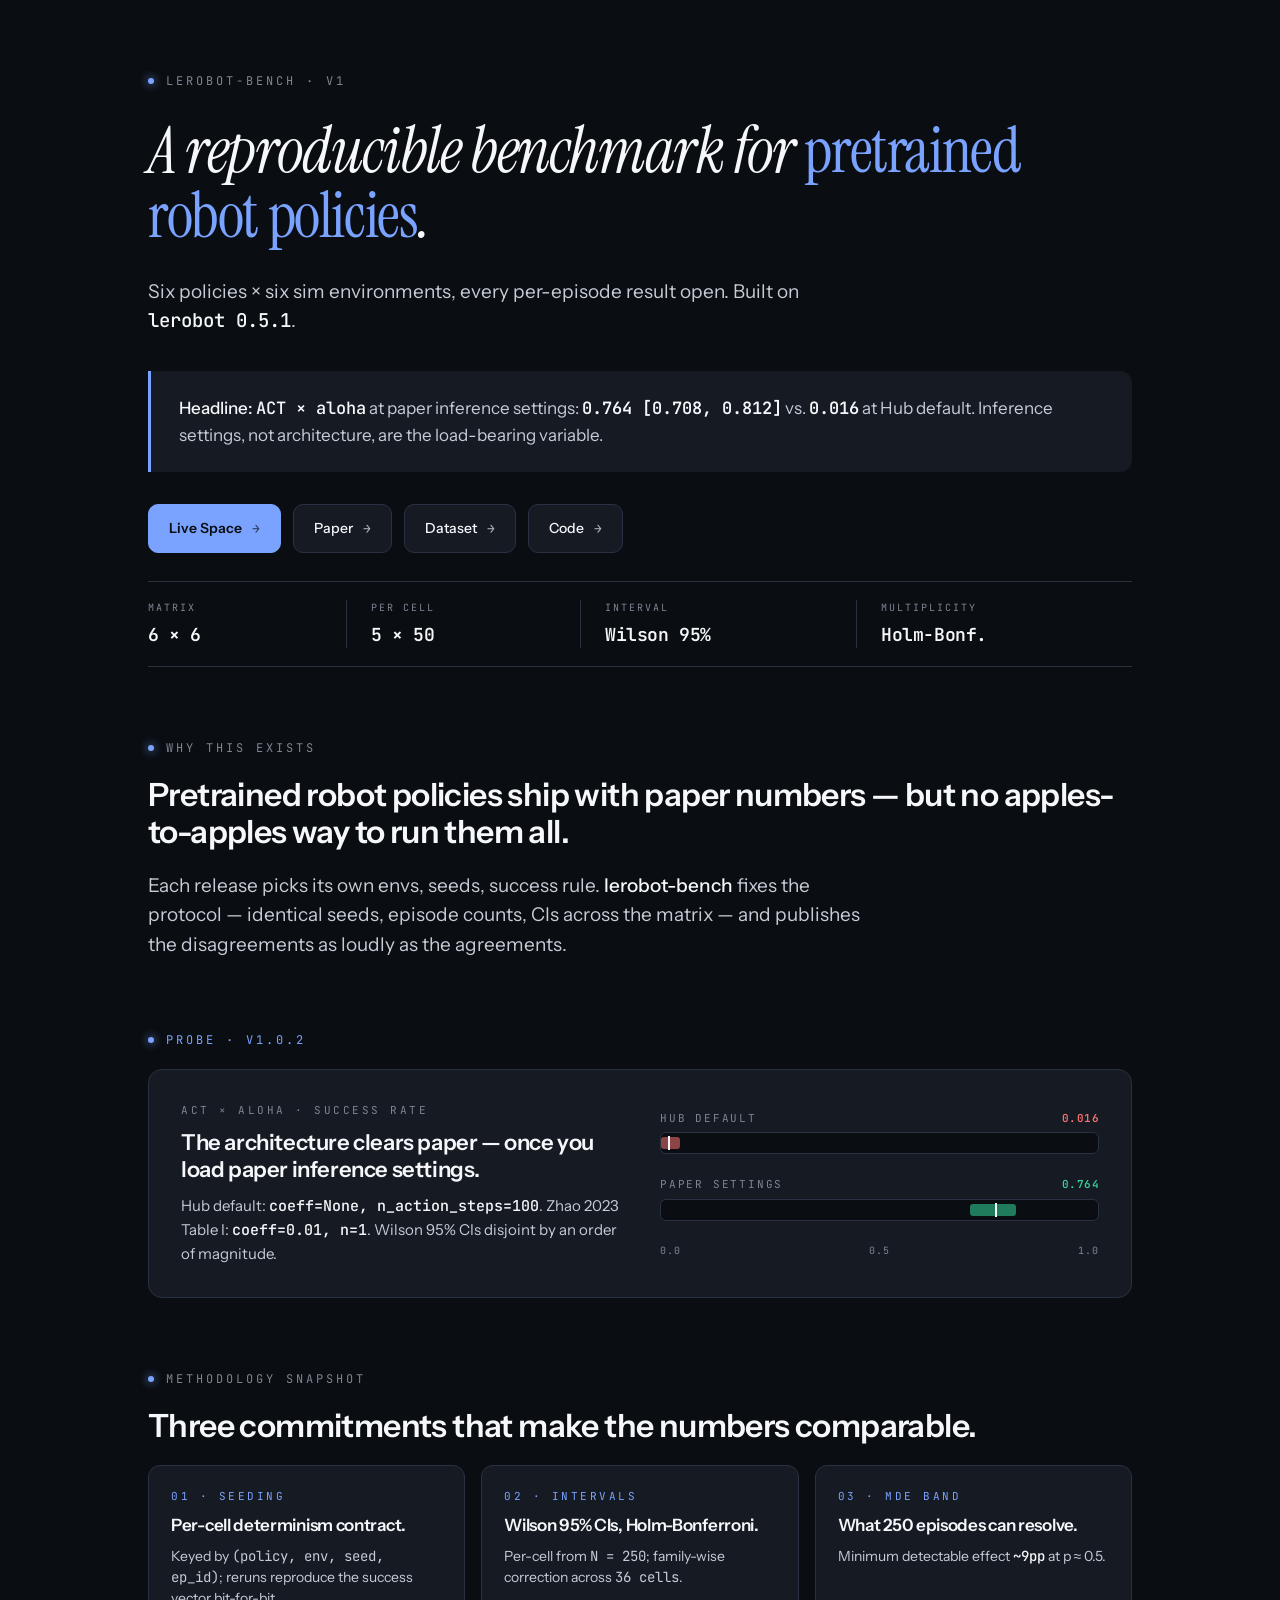
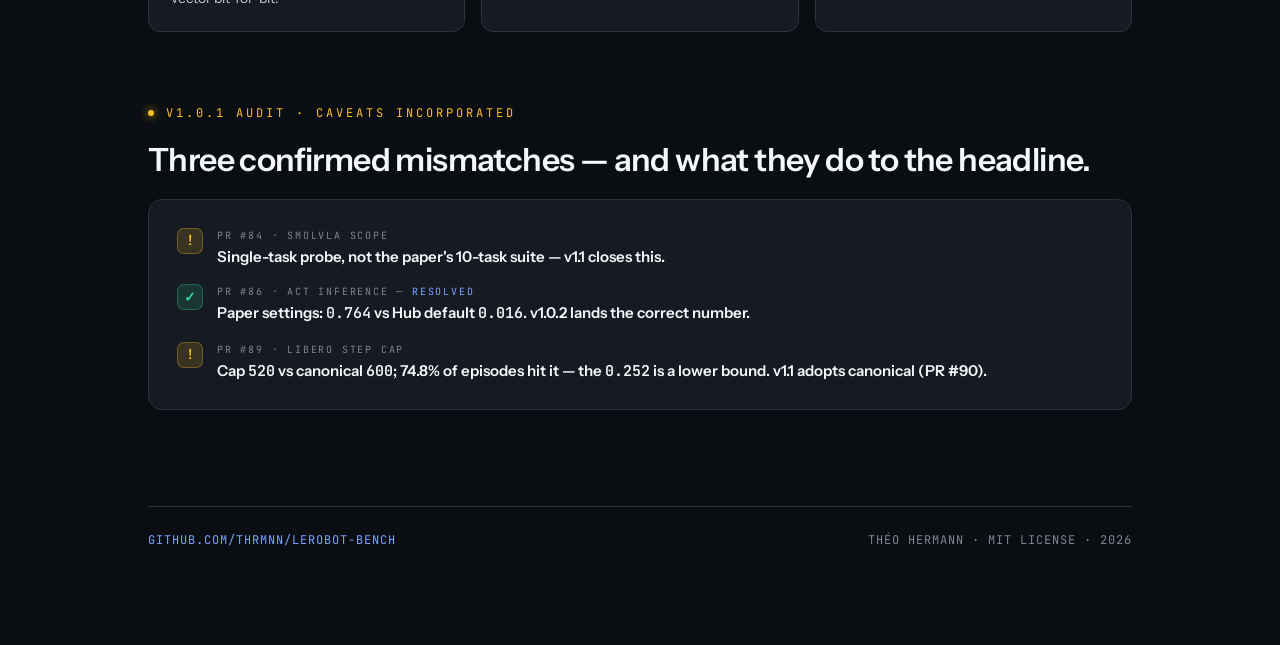
==== site/index.html @ a36f8f86 "feat(site): landing-page skeleton for lerobot-bench Static HTML+CSS landing site under site/, intend" ====
<!doctype html>
<html lang="en">
<head>
<meta charset="utf-8">
<meta name="viewport" content="width=device-width, initial-scale=1">
<title>lerobot-bench — a reproducible benchmark for pretrained robot policies</title>
<meta name="description" content="Six pretrained policies × six simulated environments. 5 seeds × 50 episodes each, Wilson 95% CIs, every per-episode result open.">
<link rel="preconnect" href="https://fonts.googleapis.com">
<link rel="preconnect" href="https://fonts.gstatic.com" crossorigin>
<link href="https://fonts.googleapis.com/css2?family=Instrument+Sans:ital,wght@0,400..700;1,400..700&family=Instrument+Serif:ital@0;1&family=JetBrains+Mono:wght@400;500;700&display=swap" rel="stylesheet">
<link rel="stylesheet" href="style.css">
</head>
<body>

  <!-- ============================ HERO ============================ -->
  <header class="hero">
    <span class="eyebrow"><span class="dot"></span>lerobot-bench · v1</span>
    <h1 class="h-1">A reproducible benchmark for <span class="em">pretrained robot policies</span>.</h1>
    <p class="tagline">Six policies × six sim environments, every per-episode result open. Built on <span class="mono ink">lerobot 0.5.1</span>.</p>

    <blockquote class="headline-quote">
      <strong class="ink">Headline:</strong>
      <span class="mono ink">ACT × aloha</span> at paper inference settings:
      <span class="stat">0.764 [0.708, 0.812]</span> vs.
      <span class="stat">0.016</span> at Hub default.
      Inference settings, not architecture, are the load-bearing variable.
    </blockquote>

    <div class="artifacts">
      <a class="btn primary" href="https://huggingface.co/spaces/thrmnn/lerobot-bench" rel="noopener">Live Space <span class="arrow">→</span></a>
      <a class="btn" href="../paper/main.tex" rel="noopener">Paper <span class="arrow">→</span></a>
      <a class="btn" href="https://huggingface.co/datasets/thrmnn/lerobot-bench-v1" rel="noopener">Dataset <span class="arrow">→</span></a>
      <a class="btn" href="https://github.com/thrmnn/lerobot-bench" rel="noopener">Code <span class="arrow">→</span></a>
    </div>

    <div class="badges">
      <div class="cell"><span class="k">Matrix</span><span class="v">6 × 6</span></div>
      <div class="cell"><span class="k">Per cell</span><span class="v">5 × 50</span></div>
      <div class="cell"><span class="k">Interval</span><span class="v">Wilson 95%</span></div>
      <div class="cell"><span class="k">Multiplicity</span><span class="v">Holm-Bonf.</span></div>
    </div>
  </header>

  <!-- ============================ WHY ============================ -->
  <section class="block">
    <span class="eyebrow"><span class="dot"></span>why this exists</span>
    <h2 class="h-2">Pretrained robot policies ship with paper numbers — but no apples-to-apples way to run them all.</h2>
    <p class="body-lg">Each release picks its own envs, seeds, success rule. <em>lerobot-bench</em> fixes the protocol — identical seeds, episode counts, CIs across the matrix — and publishes the disagreements as loudly as the agreements.</p>
  </section>

  <!-- ============================ HEADLINE CARD ============================ -->
  <section class="block">
    <span class="eyebrow accent"><span class="dot"></span>probe · v1.0.2</span>
    <article class="finding-card">
      <div>
        <div class="label">ACT × aloha · success rate</div>
        <h3>The architecture clears paper — once you load paper inference settings.</h3>
        <p>Hub default: <span class="mono ink">coeff=None, n_action_steps=100</span>. Zhao 2023 Table&nbsp;I: <span class="mono ink">coeff=0.01, n=1</span>. Wilson 95% CIs disjoint by an order of magnitude.</p>
      </div>
      <div class="ci-chart" aria-label="Confidence interval comparison: Hub default vs paper inference settings">
        <div class="ci-row fail">
          <div class="lab"><span>Hub default</span><span class="val">0.016</span></div>
          <div class="ci-track">
            <div class="ci-bar fail" style="left: 0%; right: 95.6%;"></div>
            <div class="ci-point" style="left: 1.6%;"></div>
          </div>
        </div>
        <div class="ci-row ok">
          <div class="lab"><span>Paper settings</span><span class="val">0.764</span></div>
          <div class="ci-track">
            <div class="ci-bar ok" style="left: 70.8%; right: 18.8%;"></div>
            <div class="ci-point" style="left: 76.4%;"></div>
          </div>
        </div>
        <div class="ci-scale"><span>0.0</span><span>0.5</span><span>1.0</span></div>
      </div>
    </article>
  </section>

  <!-- ============================ METHOD SNAPSHOT ============================ -->
  <section class="block">
    <span class="eyebrow"><span class="dot"></span>methodology snapshot</span>
    <h2 class="h-2">Three commitments that make the numbers comparable.</h2>
    <div class="method-grid">
      <div class="method-item">
        <span class="n">01 · SEEDING</span>
        <h4>Per-cell determinism contract.</h4>
        <p>Keyed by <span class="mono">(policy, env, seed, ep_id)</span>; reruns reproduce the success vector bit-for-bit.</p>
      </div>
      <div class="method-item">
        <span class="n">02 · INTERVALS</span>
        <h4>Wilson 95% CIs, Holm-Bonferroni.</h4>
        <p>Per-cell from <span class="mono">N = 250</span>; family-wise correction across <span class="mono">36 cells</span>.</p>
      </div>
      <div class="method-item">
        <span class="n">03 · MDE BAND</span>
        <h4>What 250 episodes can resolve.</h4>
        <p>Minimum detectable effect <span class="mono ink">~9pp</span> at p ≈ 0.5.</p>
      </div>
    </div>
  </section>

  <!-- ============================ AUDIT-AWARE CAVEATS ============================ -->
  <section class="block">
    <span class="eyebrow warm"><span class="dot"></span>v1.0.1 audit · caveats incorporated</span>
    <h2 class="h-2">Three confirmed mismatches — and what they do to the headline.</h2>
    <div class="caveats">
      <div class="caveat warn">
        <div class="glyph">!</div>
        <div class="body-block">
          <span class="lab">PR #84 · SmolVLA scope</span>
          <h5>Single-task probe, not the paper's 10-task suite — v1.1 closes this.</h5>
        </div>
      </div>
      <div class="caveat ok">
        <div class="glyph">✓</div>
        <div class="body-block">
          <span class="lab">PR #86 · ACT inference — <span class="accent">RESOLVED</span></span>
          <h5>Paper settings: <span class="mono ink">0.764</span> vs Hub default <span class="mono">0.016</span>. v1.0.2 lands the correct number.</h5>
        </div>
      </div>
      <div class="caveat warn">
        <div class="glyph">!</div>
        <div class="body-block">
          <span class="lab">PR #89 · LIBERO step cap</span>
          <h5>Cap <span class="mono">520</span> vs canonical <span class="mono">600</span>; 74.8% of episodes hit it — the <span class="mono">0.252</span> is a lower bound. v1.1 adopts canonical (PR #90).</h5>
        </div>
      </div>
    </div>
  </section>

  <!-- ============================ FOOTER ============================ -->
  <footer>
    <span><a href="https://github.com/thrmnn/lerobot-bench">github.com/thrmnn/lerobot-bench</a></span>
    <span>Théo Hermann · MIT License · 2026</span>
  </footer>

</body>
</html>
---- site/style.css ----
/* lerobot-bench landing site — palette + typography mirror paper/deck/index.html */

:root {
  --bg-dark: #0a0d12;
  --panel: #161a22;
  --panel-2: #1c2230;
  --line: #2a3142;
  --ink: #f5f7fa;
  --dim: #c5ccd6;
  --mute: #7d8593;
  --accent: #7aa3ff;
  --accent-soft: #5b8def;
  --warm: #fbbf24;
  --ok: #34d399;
  --fail: #f87171;

  --sans: 'Instrument Sans', 'Helvetica Neue', Arial, sans-serif;
  --serif: 'Instrument Serif', 'Cambria', Georgia, serif;
  --mono: 'JetBrains Mono', 'SFMono-Regular', Menlo, monospace;
}

* {
  box-sizing: border-box;
  margin: 0;
  padding: 0;
  -webkit-font-smoothing: antialiased;
  text-rendering: optimizeLegibility;
}

html, body {
  background: var(--bg-dark);
  color: var(--ink);
  font-family: var(--sans);
  font-weight: 400;
  line-height: 1.5;
}

body {
  max-width: 1080px;
  margin: 0 auto;
  padding: 72px 48px 96px;
  display: flex;
  flex-direction: column;
  gap: 72px;
}

a {
  color: var(--accent);
  text-decoration: none;
  transition: color .15s ease;
}
a:hover { color: #a3c0ff; }

/* ============================ TYPE SCALE ============================ */
.eyebrow {
  font-family: var(--mono);
  font-size: 12px;
  letter-spacing: 3px;
  text-transform: uppercase;
  color: var(--mute);
  display: inline-flex;
  align-items: center;
  gap: 12px;
}
.eyebrow .dot {
  width: 6px; height: 6px; border-radius: 50%;
  background: var(--accent);
  box-shadow: 0 0 10px var(--accent);
}
.eyebrow.warm { color: var(--warm); }
.eyebrow.warm .dot { background: var(--warm); box-shadow: 0 0 10px var(--warm); }

.h-1 {
  font-family: var(--serif);
  font-style: italic;
  font-weight: 400;
  font-size: 64px;
  line-height: 1.02;
  letter-spacing: -1.4px;
  color: var(--ink);
}
.h-1 .em { font-style: normal; color: var(--accent); }

.h-2 {
  font-family: var(--sans);
  font-weight: 600;
  font-size: 32px;
  line-height: 1.15;
  letter-spacing: -.6px;
  color: var(--ink);
}

.body-lg {
  font-family: var(--sans);
  font-size: 19px;
  line-height: 1.55;
  color: var(--dim);
  max-width: 720px;
}

.body {
  font-family: var(--sans);
  font-size: 16px;
  line-height: 1.6;
  color: var(--dim);
}

.mono {
  font-family: var(--mono);
  font-feature-settings: "tnum";
}

em {
  color: var(--ink);
  font-style: normal;
  font-weight: 500;
}

.ink { color: var(--ink); font-weight: 500; }
.accent { color: var(--accent); }
.warm { color: var(--warm); }

/* ============================ HERO ============================ */
.hero {
  display: flex;
  flex-direction: column;
  gap: 28px;
}

.hero .tagline {
  font-family: var(--sans);
  font-size: 19px;
  color: var(--dim);
  max-width: 720px;
  line-height: 1.55;
}

.headline-quote {
  margin-top: 8px;
  padding: 24px 28px;
  border-left: 3px solid var(--accent);
  background: var(--panel);
  border-radius: 0 12px 12px 0;
  font-family: var(--sans);
  font-size: 17px;
  line-height: 1.55;
  color: var(--dim);
}
.headline-quote .stat {
  font-family: var(--mono);
  font-feature-settings: "tnum";
  color: var(--ink);
  font-weight: 600;
}

/* ============================ ARTIFACT BUTTONS ============================ */
.artifacts {
  display: flex;
  gap: 12px;
  flex-wrap: wrap;
  margin-top: 4px;
}

.btn {
  font-family: var(--sans);
  font-weight: 500;
  font-size: 14px;
  padding: 13px 20px;
  border-radius: 10px;
  border: 1px solid var(--line);
  background: var(--panel);
  color: var(--ink);
  display: inline-flex;
  align-items: center;
  gap: 10px;
  transition: all .15s ease;
}
.btn:hover {
  border-color: var(--accent);
  background: var(--panel-2);
  color: var(--ink);
}
.btn.primary {
  background: var(--accent);
  border-color: var(--accent);
  color: var(--bg-dark);
  font-weight: 600;
}
.btn.primary:hover {
  background: #a3c0ff;
  border-color: #a3c0ff;
  color: var(--bg-dark);
}
.btn .arrow {
  font-family: var(--mono);
  font-size: 13px;
  opacity: .7;
}

/* ============================ BADGE STRIP ============================ */
.badges {
  display: flex;
  flex-wrap: wrap;
  gap: 0;
  padding: 18px 0;
  border-top: 1px solid var(--line);
  border-bottom: 1px solid var(--line);
}
.badges .cell {
  flex: 1 1 auto;
  min-width: 160px;
  padding: 0 24px;
  border-left: 1px solid var(--line);
  display: flex;
  flex-direction: column;
  gap: 6px;
}
.badges .cell:first-child {
  border-left: 0;
  padding-left: 0;
}
.badges .k {
  font-family: var(--mono);
  font-size: 10px;
  letter-spacing: 2px;
  text-transform: uppercase;
  color: var(--mute);
}
.badges .v {
  font-family: var(--mono);
  font-size: 18px;
  font-weight: 600;
  color: var(--ink);
  font-feature-settings: "tnum";
  letter-spacing: -.4px;
}

/* ============================ SECTIONS ============================ */
section.block {
  display: flex;
  flex-direction: column;
  gap: 20px;
}

/* ============================ HEADLINE CARD ============================ */
.finding-card {
  background: var(--panel);
  border: 1px solid var(--line);
  border-radius: 14px;
  padding: 32px;
  display: grid;
  grid-template-columns: 1fr 1fr;
  gap: 40px;
  align-items: center;
}

.finding-card .label {
  font-family: var(--mono);
  font-size: 11px;
  letter-spacing: 2.5px;
  text-transform: uppercase;
  color: var(--mute);
  margin-bottom: 10px;
}
.finding-card h3 {
  font-family: var(--sans);
  font-size: 22px;
  font-weight: 600;
  color: var(--ink);
  line-height: 1.25;
  letter-spacing: -.4px;
}
.finding-card p {
  font-family: var(--sans);
  font-size: 15px;
  color: var(--dim);
  line-height: 1.55;
  margin-top: 10px;
}

/* CSS-only sparkline / CI bars: ACT default vs ACT paper-settings */
.ci-chart {
  display: flex;
  flex-direction: column;
  gap: 22px;
}
.ci-row { display: flex; flex-direction: column; gap: 6px; }
.ci-row .lab {
  font-family: var(--mono);
  font-size: 11px;
  letter-spacing: 1.8px;
  text-transform: uppercase;
  color: var(--mute);
  display: flex;
  justify-content: space-between;
}
.ci-row .lab .val {
  color: var(--ink);
  font-weight: 600;
  letter-spacing: .5px;
}
.ci-row.ok .lab .val { color: var(--ok); }
.ci-row.fail .lab .val { color: var(--fail); }

.ci-track {
  position: relative;
  height: 22px;
  background: var(--bg-dark);
  border-radius: 6px;
  border: 1px solid var(--line);
  overflow: hidden;
}
.ci-bar {
  position: absolute;
  top: 4px;
  bottom: 4px;
  border-radius: 3px;
  display: flex;
  align-items: center;
}
.ci-bar.ok { background: rgba(52, 211, 153, .55); }
.ci-bar.fail { background: rgba(248, 113, 113, .55); }
.ci-point {
  position: absolute;
  top: 3px; bottom: 3px;
  width: 2px;
  background: var(--ink);
}
.ci-scale {
  display: flex;
  justify-content: space-between;
  font-family: var(--mono);
  font-size: 10px;
  color: var(--mute);
  letter-spacing: 1px;
}

/* ============================ METHOD SNAPSHOT ============================ */
.method-grid {
  display: grid;
  grid-template-columns: repeat(3, 1fr);
  gap: 16px;
}
.method-item {
  background: var(--panel);
  border: 1px solid var(--line);
  border-radius: 12px;
  padding: 22px;
  display: flex;
  flex-direction: column;
  gap: 10px;
}
.method-item .n {
  font-family: var(--mono);
  font-size: 11px;
  letter-spacing: 2.5px;
  color: var(--accent);
}
.method-item h4 {
  font-family: var(--sans);
  font-size: 17px;
  font-weight: 600;
  color: var(--ink);
  line-height: 1.25;
  letter-spacing: -.3px;
}
.method-item p {
  font-family: var(--sans);
  font-size: 14px;
  color: var(--dim);
  line-height: 1.5;
}

/* ============================ CAVEATS ============================ */
.caveats {
  background: var(--panel);
  border: 1px solid var(--line);
  border-radius: 14px;
  padding: 28px;
  display: flex;
  flex-direction: column;
  gap: 18px;
}
.caveat {
  display: flex;
  gap: 14px;
  align-items: flex-start;
}
.caveat .glyph {
  width: 26px; height: 26px;
  flex: 0 0 26px;
  border-radius: 7px;
  display: flex;
  align-items: center;
  justify-content: center;
  font-family: var(--mono);
  font-size: 14px;
  font-weight: 600;
}
.caveat.warn .glyph {
  background: rgba(251, 191, 36, .15);
  color: var(--warm);
  border: 1px solid rgba(251, 191, 36, .3);
}
.caveat.ok .glyph {
  background: rgba(52, 211, 153, .15);
  color: var(--ok);
  border: 1px solid rgba(52, 211, 153, .3);
}
.caveat .body-block {
  flex: 1;
  display: flex;
  flex-direction: column;
  gap: 4px;
}
.caveat .lab {
  font-family: var(--mono);
  font-size: 10px;
  letter-spacing: 1.8px;
  text-transform: uppercase;
  color: var(--mute);
}
.caveat h5 {
  font-family: var(--sans);
  font-size: 15px;
  font-weight: 600;
  color: var(--ink);
  line-height: 1.3;
}
.caveat p {
  font-family: var(--sans);
  font-size: 14px;
  color: var(--dim);
  line-height: 1.5;
  margin-top: 4px;
}

/* ============================ FOOTER ============================ */
footer {
  margin-top: 24px;
  padding-top: 24px;
  border-top: 1px solid var(--line);
  display: flex;
  justify-content: space-between;
  align-items: baseline;
  gap: 16px;
  font-family: var(--mono);
  font-size: 12px;
  color: var(--mute);
  letter-spacing: 1px;
  text-transform: uppercase;
  flex-wrap: wrap;
}

/* ============================ RESPONSIVE ============================ */
@media (max-width: 800px) {
  body {
    padding: 48px 24px 64px;
    gap: 56px;
  }
  .h-1 { font-size: 44px; letter-spacing: -1px; }
  .h-2 { font-size: 26px; }
  .hero .tagline, .body-lg { font-size: 17px; }

  .finding-card {
    grid-template-columns: 1fr;
    padding: 24px;
    gap: 28px;
  }

  .method-grid { grid-template-columns: 1fr; }

  .badges .cell {
    flex: 1 1 45%;
    border-left: 0;
    padding-left: 0;
    padding-right: 0;
  }
  .badges {
    gap: 18px 24px;
    flex-wrap: wrap;
  }

  .artifacts { flex-direction: column; align-items: stretch; }
  .btn { justify-content: space-between; }

  footer { flex-direction: column; align-items: flex-start; gap: 8px; }
}
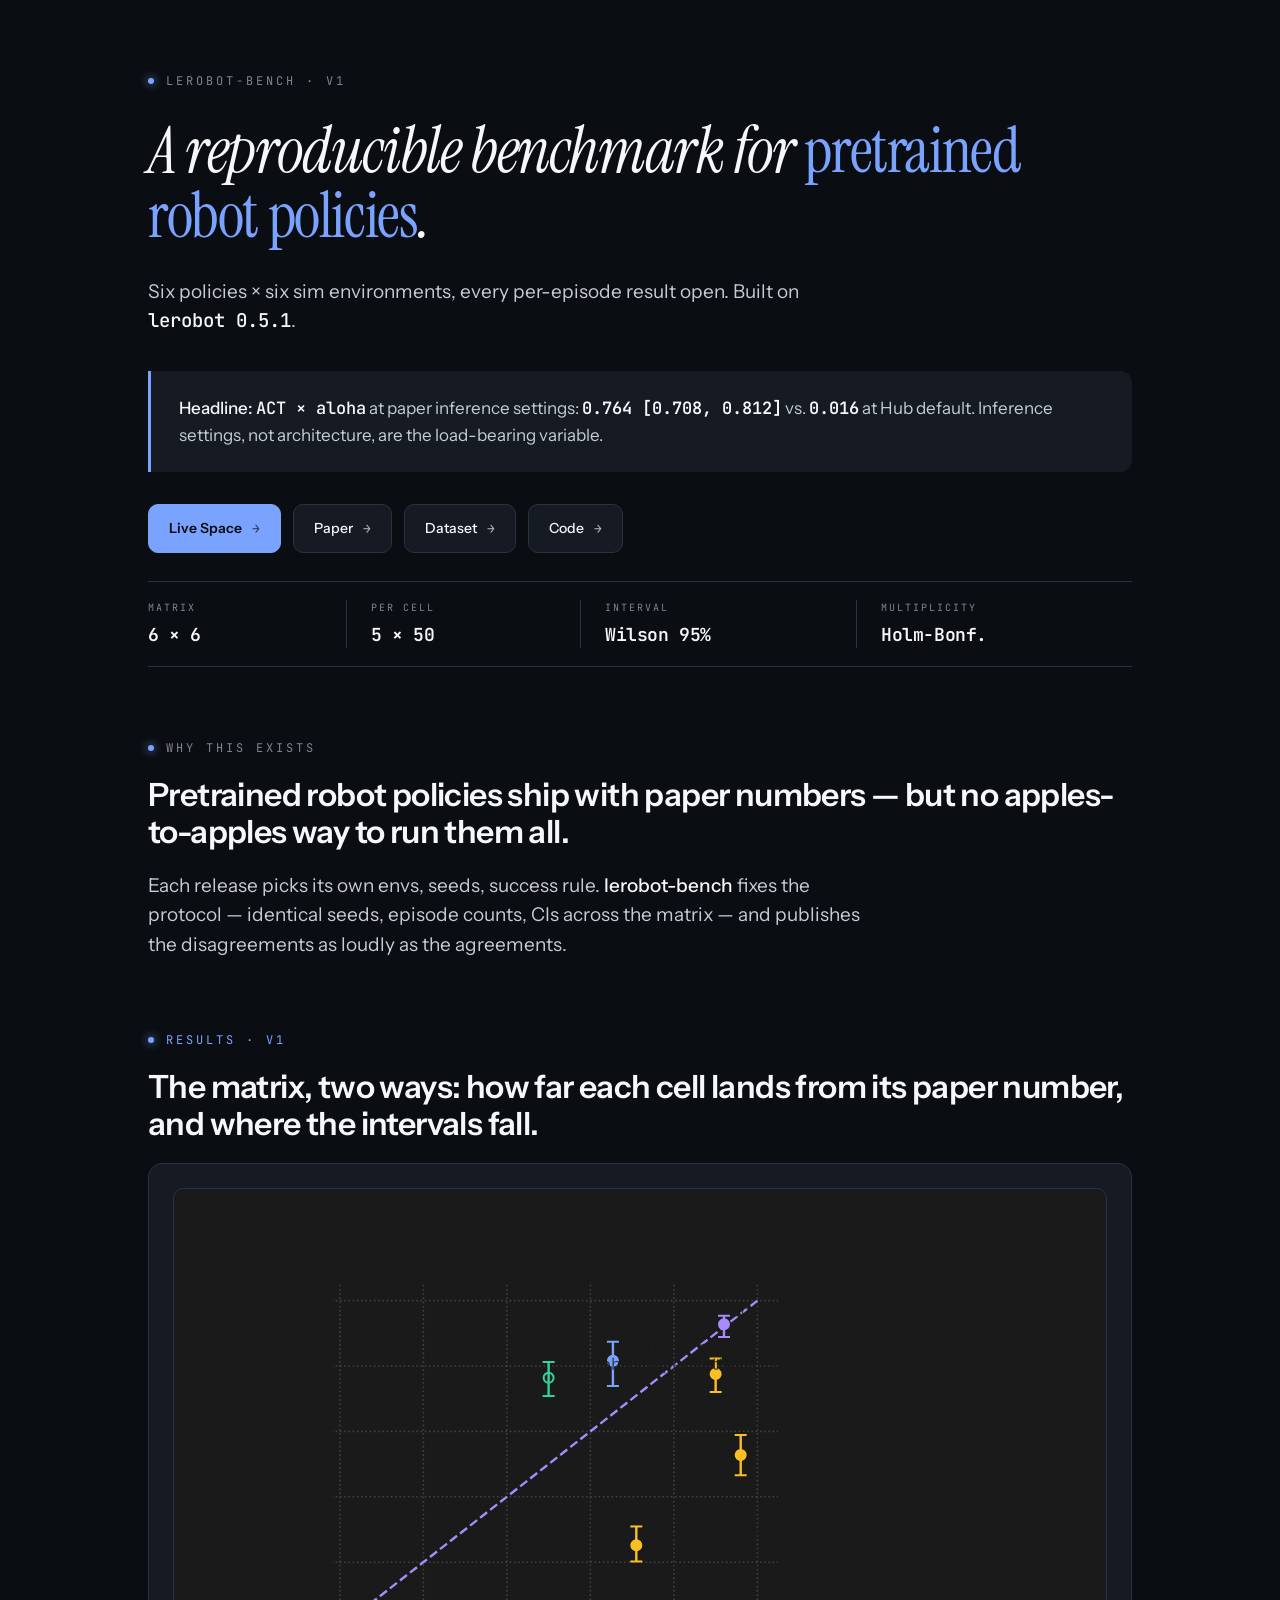
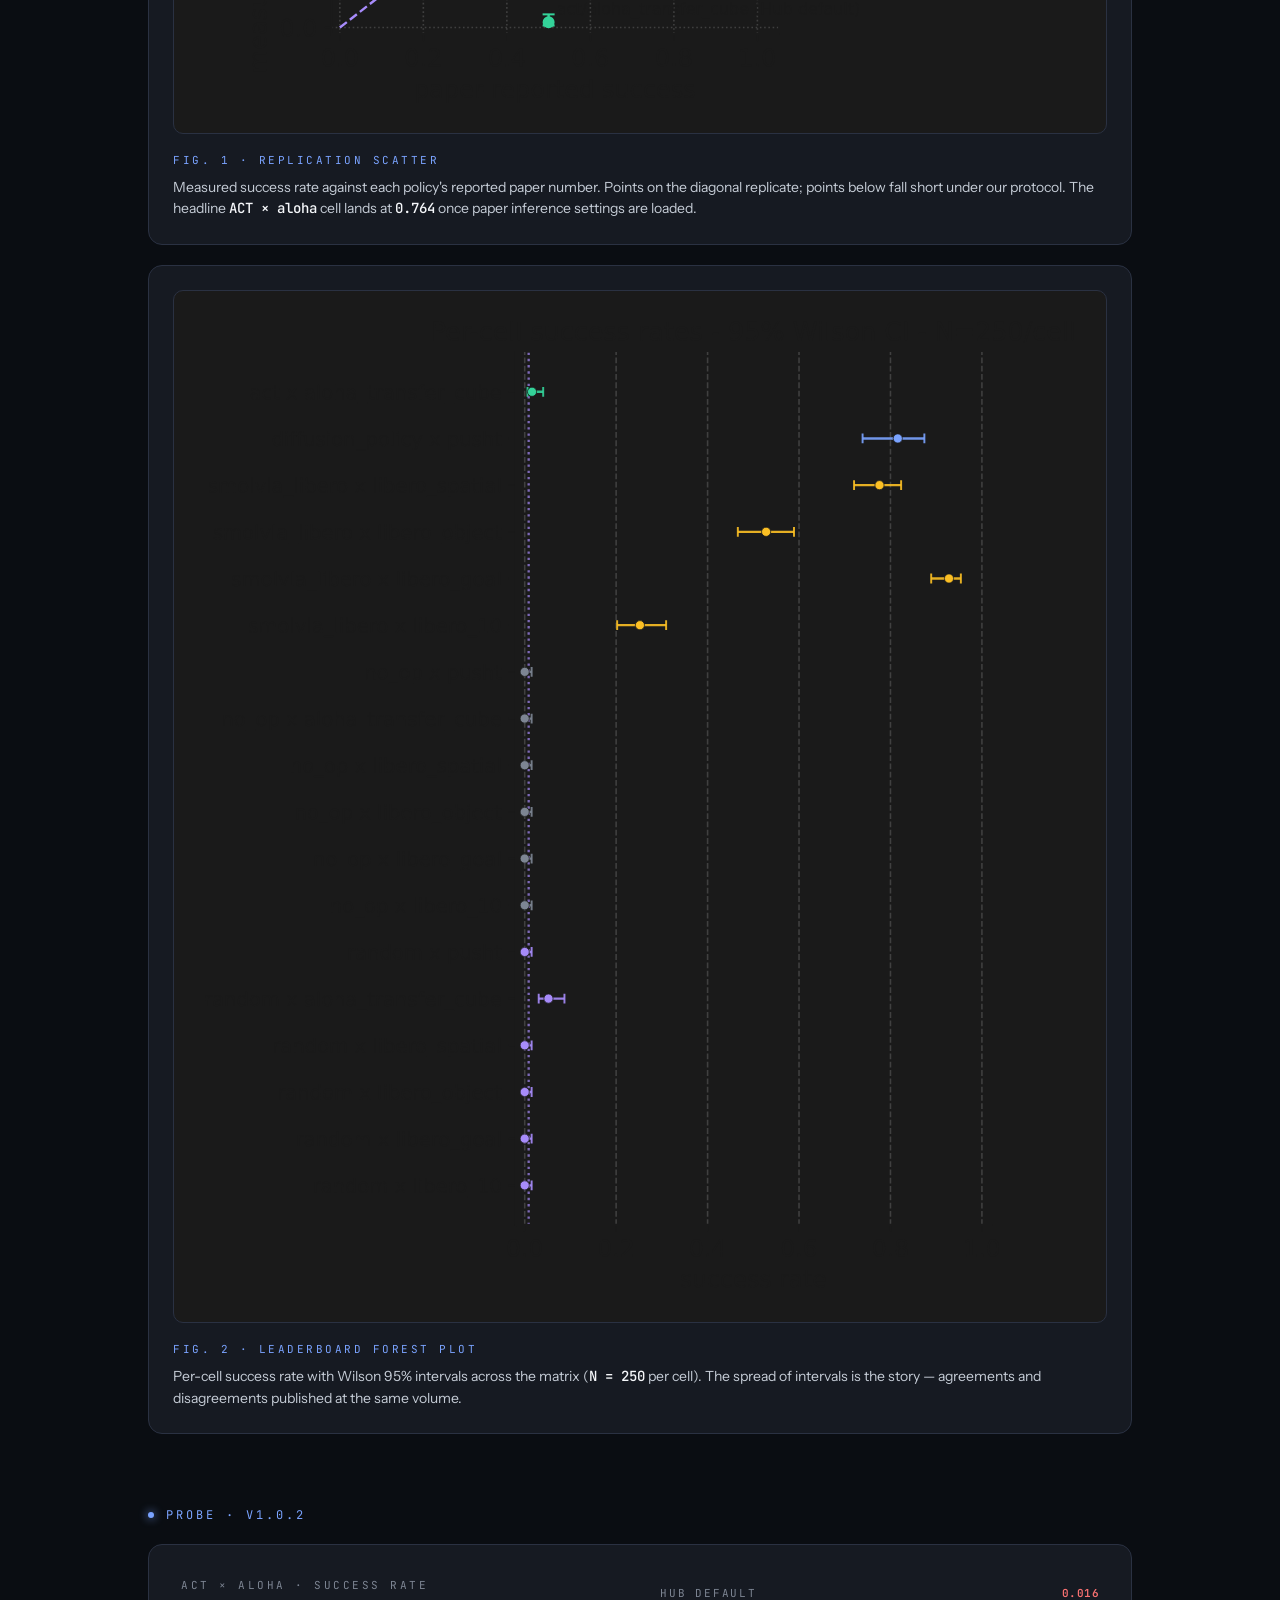
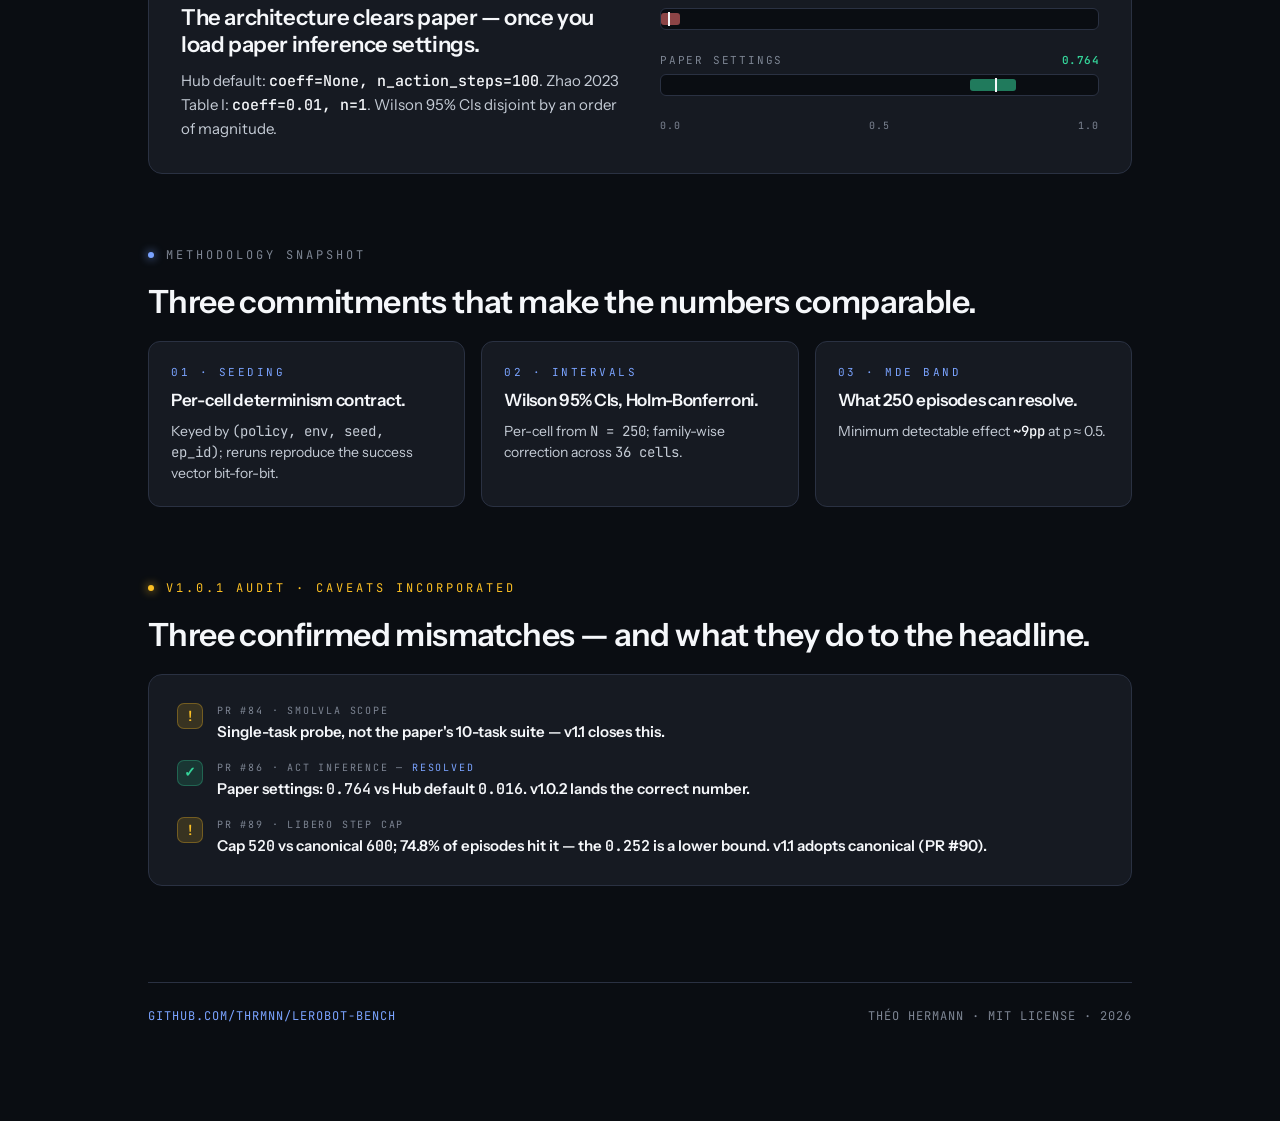
==== commit 34156476: "Merge branch 'main' into deck/embed-pipeline-scatter-145" ====
--- a/site/index.html
+++ b/site/index.html
@@ -46,6 +46,32 @@
     <span class="eyebrow"><span class="dot"></span>why this exists</span>
     <h2 class="h-2">Pretrained robot policies ship with paper numbers — but no apples-to-apples way to run them all.</h2>
     <p class="body-lg">Each release picks its own envs, seeds, success rule. <em>lerobot-bench</em> fixes the protocol — identical seeds, episode counts, CIs across the matrix — and publishes the disagreements as loudly as the agreements.</p>
+  </section>
+
+  <!-- ============================ RESULTS FIGURES ============================ -->
+  <section class="block">
+    <span class="eyebrow accent"><span class="dot"></span>results · v1</span>
+    <h2 class="h-2">The matrix, two ways: how far each cell lands from its paper number, and where the intervals fall.</h2>
+
+    <figure class="figure-card">
+      <div class="figure-frame">
+        <img src="assets/replication_scatter.svg" alt="Replication scatter: measured success rate vs. each policy's reported paper number across the 6 × 6 matrix. The ACT × aloha point at paper inference settings sits at 0.764, on the replication diagonal; the Hub-default point sits near zero." loading="lazy">
+      </div>
+      <figcaption>
+        <span class="cap-lab">Fig. 1 · Replication scatter</span>
+        Measured success rate against each policy's reported paper number. Points on the diagonal replicate; points below fall short under our protocol. The headline <span class="mono ink">ACT × aloha</span> cell lands at <span class="mono ink">0.764</span> once paper inference settings are loaded.
+      </figcaption>
+    </figure>
+
+    <figure class="figure-card">
+      <div class="figure-frame">
+        <img src="assets/forest_plot.svg" alt="Forest plot: per-cell success rate with Wilson 95% confidence intervals for every policy × environment combination in the v1 leaderboard." loading="lazy">
+      </div>
+      <figcaption>
+        <span class="cap-lab">Fig. 2 · Leaderboard forest plot</span>
+        Per-cell success rate with Wilson 95% intervals across the matrix (<span class="mono ink">N = 250</span> per cell). The spread of intervals is the story — agreements and disagreements published at the same volume.
+      </figcaption>
+    </figure>
   </section>
 
   <!-- ============================ HEADLINE CARD ============================ -->
--- a/site/style.css
+++ b/site/style.css
@@ -242,6 +242,46 @@
   gap: 20px;
 }
 
+/* ============================ RESULTS FIGURES ============================ */
+.figure-card {
+  background: var(--panel);
+  border: 1px solid var(--line);
+  border-radius: 14px;
+  padding: 24px;
+  display: flex;
+  flex-direction: column;
+  gap: 18px;
+}
+.figure-frame {
+  /* The matplotlib web SVGs render a near-black (#1a1a1a) plot area on a
+     transparent outer patch; this inset surface keeps them legible and
+     consistent with the panel background. */
+  background: #1a1a1a;
+  border: 1px solid var(--line);
+  border-radius: 10px;
+  padding: 16px;
+}
+.figure-frame img {
+  display: block;
+  width: 100%;
+  height: auto;
+}
+.figure-card figcaption {
+  font-family: var(--sans);
+  font-size: 14px;
+  line-height: 1.55;
+  color: var(--dim);
+}
+.figure-card .cap-lab {
+  display: block;
+  font-family: var(--mono);
+  font-size: 11px;
+  letter-spacing: 2.5px;
+  text-transform: uppercase;
+  color: var(--accent);
+  margin-bottom: 8px;
+}
+
 /* ============================ HEADLINE CARD ============================ */
 .finding-card {
   background: var(--panel);
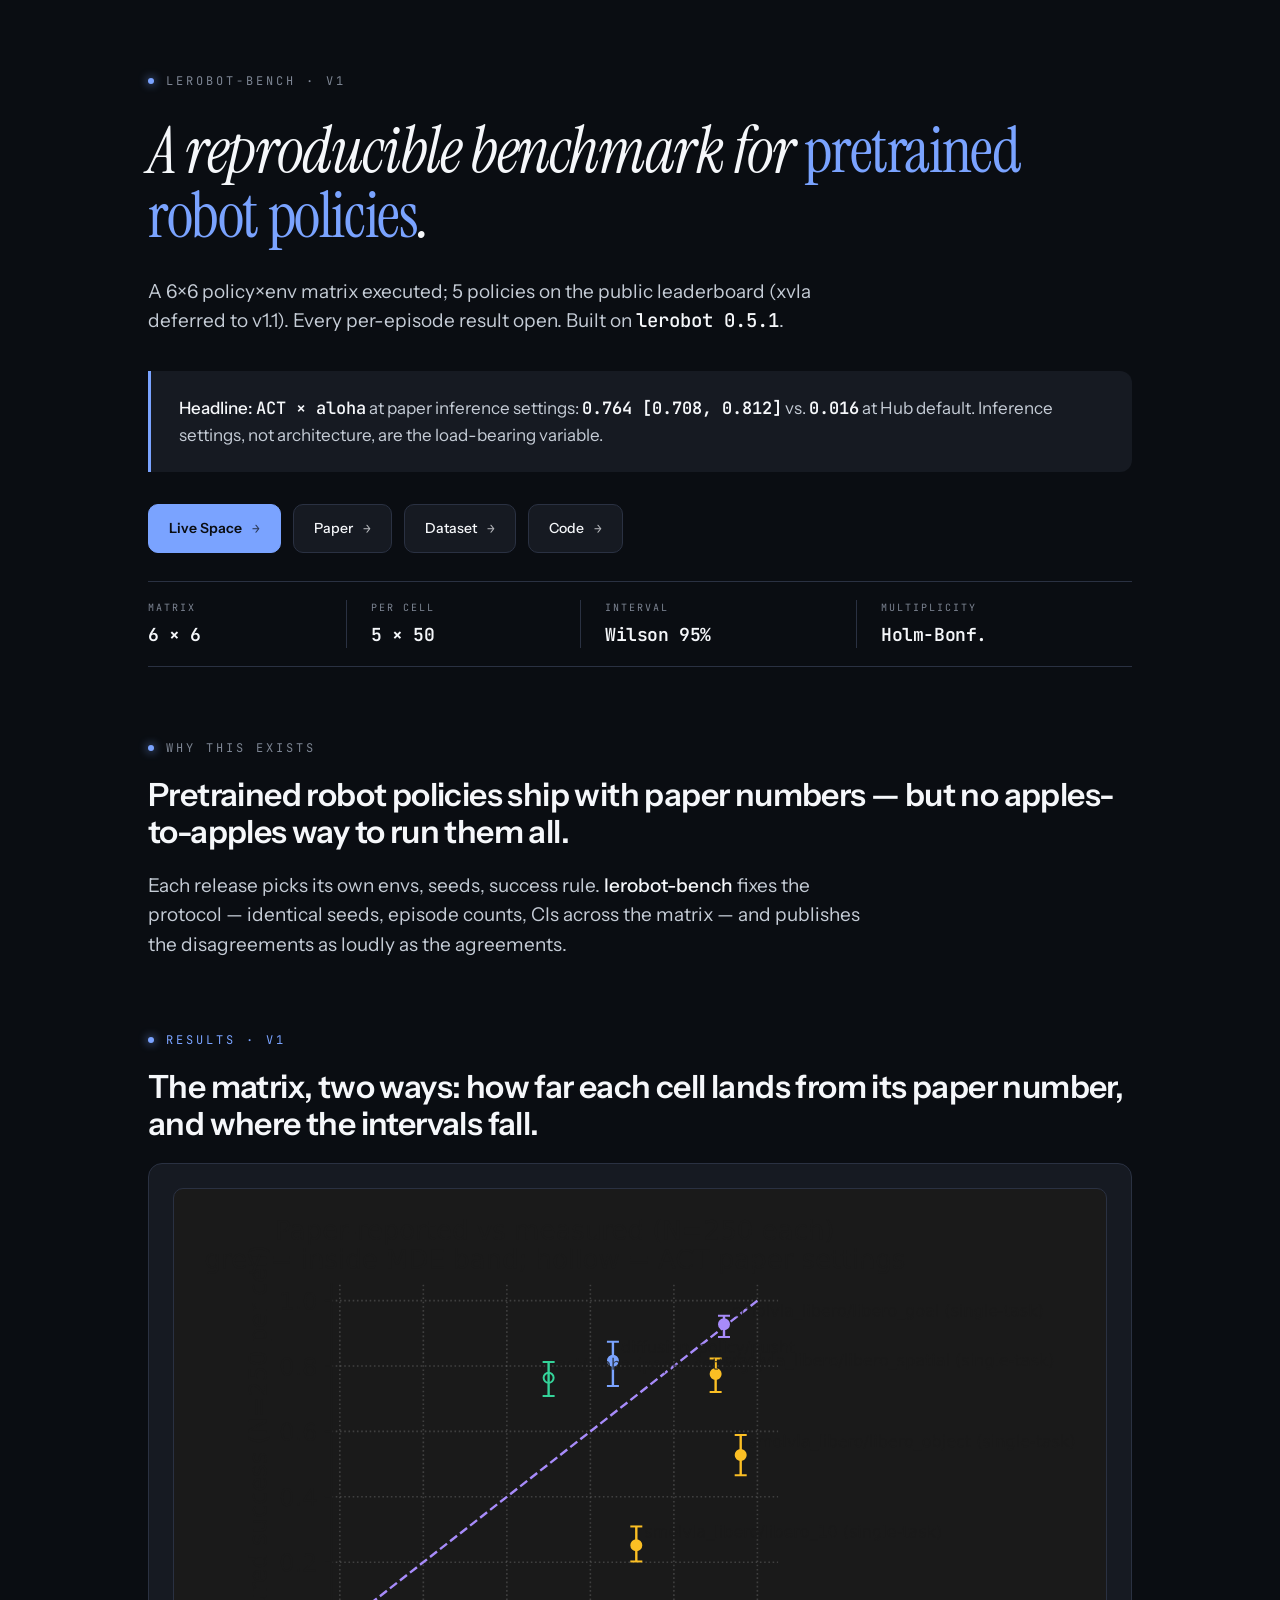
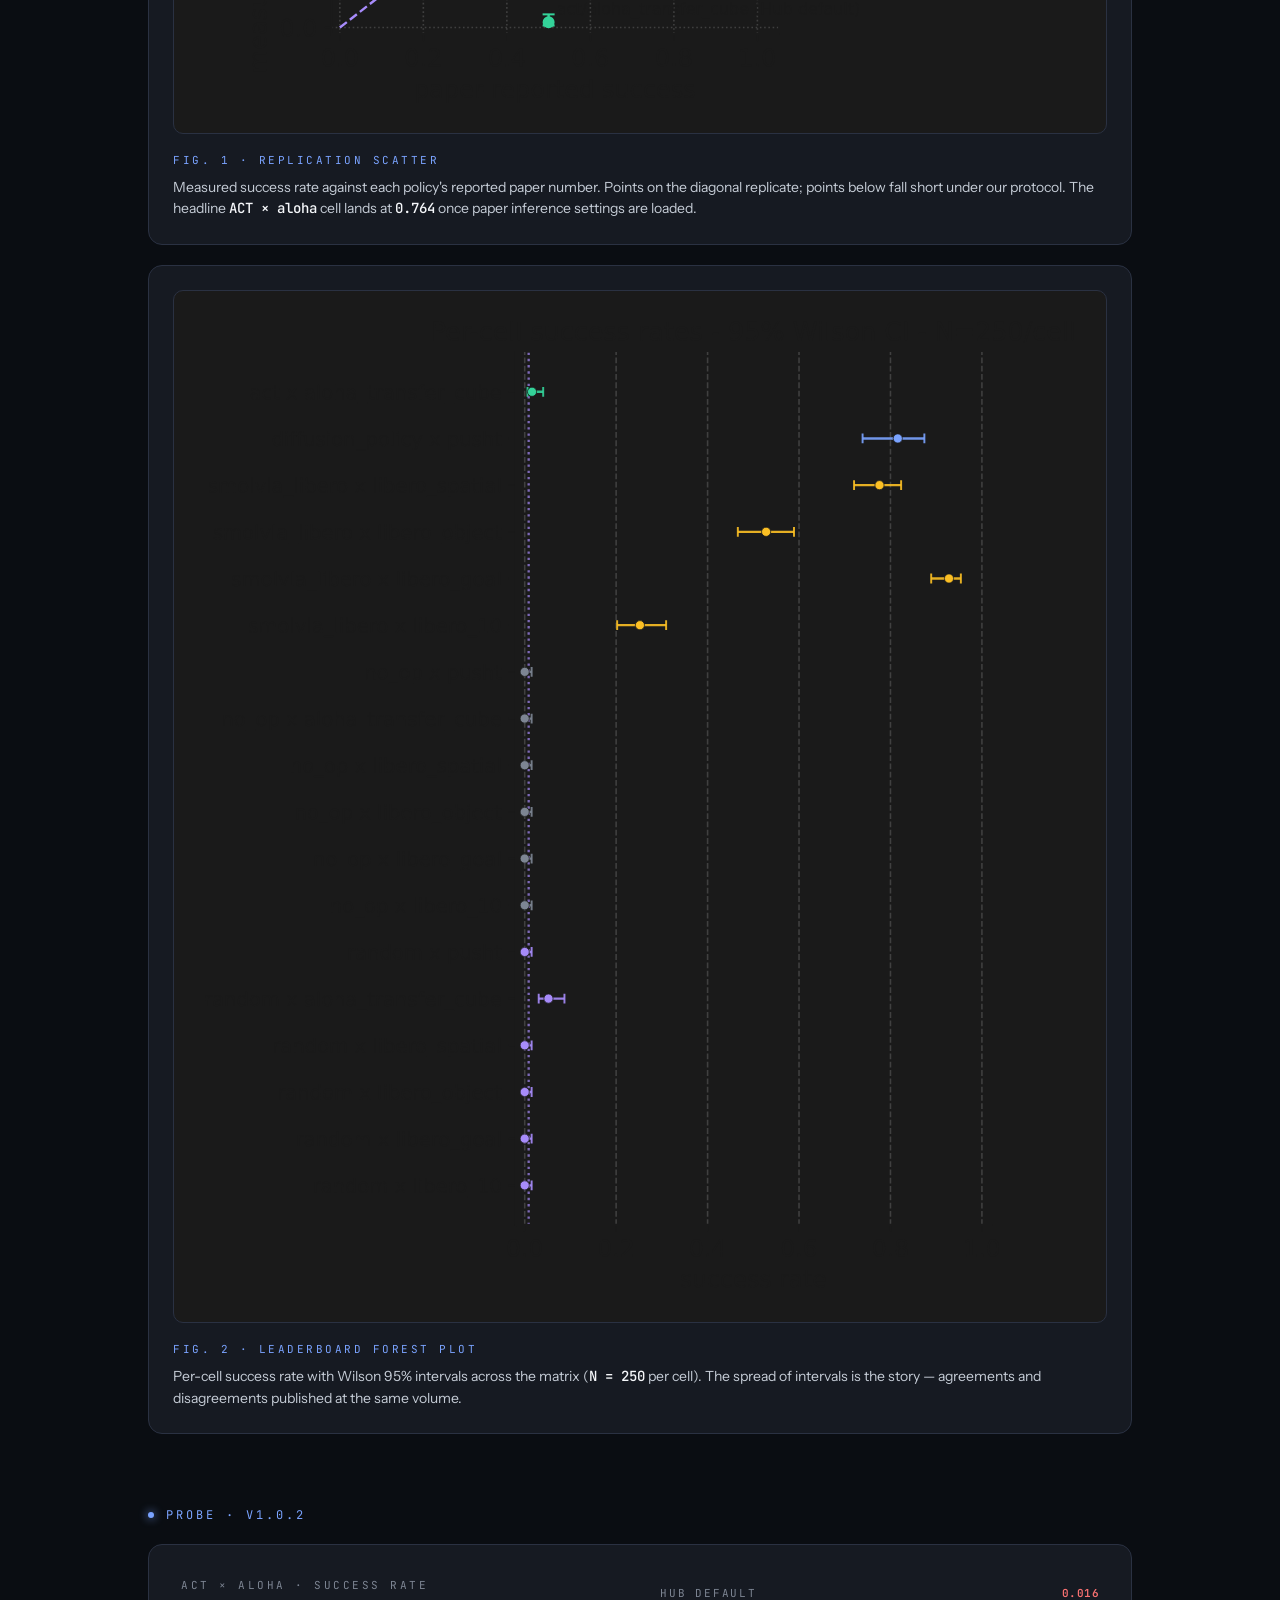
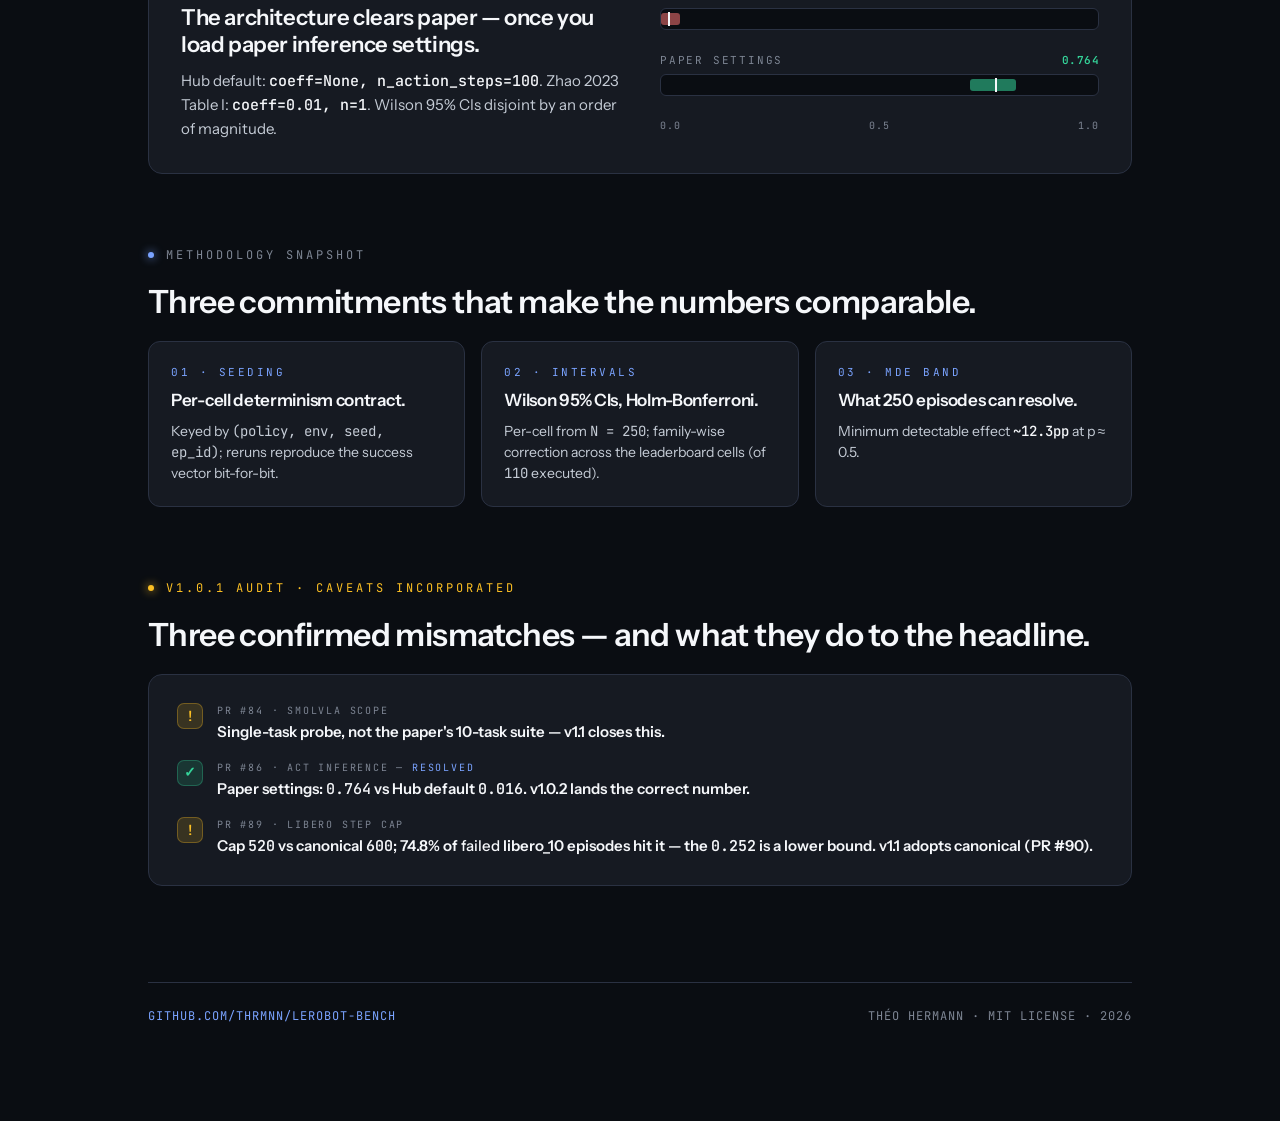
==== commit 55d5fbb3: "docs(deck,site): apply corrected-facts ledger to public deck + site Reframe and correct claim-level " ====
--- a/site/index.html
+++ b/site/index.html
@@ -4,7 +4,7 @@
 <meta charset="utf-8">
 <meta name="viewport" content="width=device-width, initial-scale=1">
 <title>lerobot-bench — a reproducible benchmark for pretrained robot policies</title>
-<meta name="description" content="Six pretrained policies × six simulated environments. 5 seeds × 50 episodes each, Wilson 95% CIs, every per-episode result open.">
+<meta name="description" content="A 6×6 policy×env matrix executed; 5 policies on the public leaderboard (xvla deferred to v1.1). 5 seeds × 50 episodes each, Wilson 95% CIs, every per-episode result open.">
 <link rel="preconnect" href="https://fonts.googleapis.com">
 <link rel="preconnect" href="https://fonts.gstatic.com" crossorigin>
 <link href="https://fonts.googleapis.com/css2?family=Instrument+Sans:ital,wght@0,400..700;1,400..700&family=Instrument+Serif:ital@0;1&family=JetBrains+Mono:wght@400;500;700&display=swap" rel="stylesheet">
@@ -16,7 +16,7 @@
   <header class="hero">
     <span class="eyebrow"><span class="dot"></span>lerobot-bench · v1</span>
     <h1 class="h-1">A reproducible benchmark for <span class="em">pretrained robot policies</span>.</h1>
-    <p class="tagline">Six policies × six sim environments, every per-episode result open. Built on <span class="mono ink">lerobot 0.5.1</span>.</p>
+    <p class="tagline">A 6×6 policy×env matrix executed; 5 policies on the public leaderboard (xvla deferred to v1.1). Every per-episode result open. Built on <span class="mono ink">lerobot 0.5.1</span>.</p>
 
     <blockquote class="headline-quote">
       <strong class="ink">Headline:</strong>
@@ -55,7 +55,7 @@
 
     <figure class="figure-card">
       <div class="figure-frame">
-        <img src="assets/replication_scatter.svg" alt="Replication scatter: measured success rate vs. each policy's reported paper number across the 6 × 6 matrix. The ACT × aloha point at paper inference settings sits at 0.764, on the replication diagonal; the Hub-default point sits near zero." loading="lazy">
+        <img src="assets/replication_scatter.svg" alt="Replication scatter: measured success rate vs. each policy's reported paper number for the 5 leaderboard policies (xvla deferred). The ACT × aloha point at paper inference settings sits at 0.764, on the replication diagonal; the Hub-default point sits near zero." loading="lazy">
       </div>
       <figcaption>
         <span class="cap-lab">Fig. 1 · Replication scatter</span>
@@ -116,12 +116,12 @@
       <div class="method-item">
         <span class="n">02 · INTERVALS</span>
         <h4>Wilson 95% CIs, Holm-Bonferroni.</h4>
-        <p>Per-cell from <span class="mono">N = 250</span>; family-wise correction across <span class="mono">36 cells</span>.</p>
+        <p>Per-cell from <span class="mono">N = 250</span>; family-wise correction across the leaderboard cells (of <span class="mono">110</span> executed).</p>
       </div>
       <div class="method-item">
         <span class="n">03 · MDE BAND</span>
         <h4>What 250 episodes can resolve.</h4>
-        <p>Minimum detectable effect <span class="mono ink">~9pp</span> at p ≈ 0.5.</p>
+        <p>Minimum detectable effect <span class="mono ink">~12.3pp</span> at p ≈ 0.5.</p>
       </div>
     </div>
   </section>
@@ -149,7 +149,7 @@
         <div class="glyph">!</div>
         <div class="body-block">
           <span class="lab">PR #89 · LIBERO step cap</span>
-          <h5>Cap <span class="mono">520</span> vs canonical <span class="mono">600</span>; 74.8% of episodes hit it — the <span class="mono">0.252</span> is a lower bound. v1.1 adopts canonical (PR #90).</h5>
+          <h5>Cap <span class="mono">520</span> vs canonical <span class="mono">600</span>; 74.8% of <em>failed</em> libero_10 episodes hit it — the <span class="mono">0.252</span> is a lower bound. v1.1 adopts canonical (PR #90).</h5>
         </div>
       </div>
     </div>
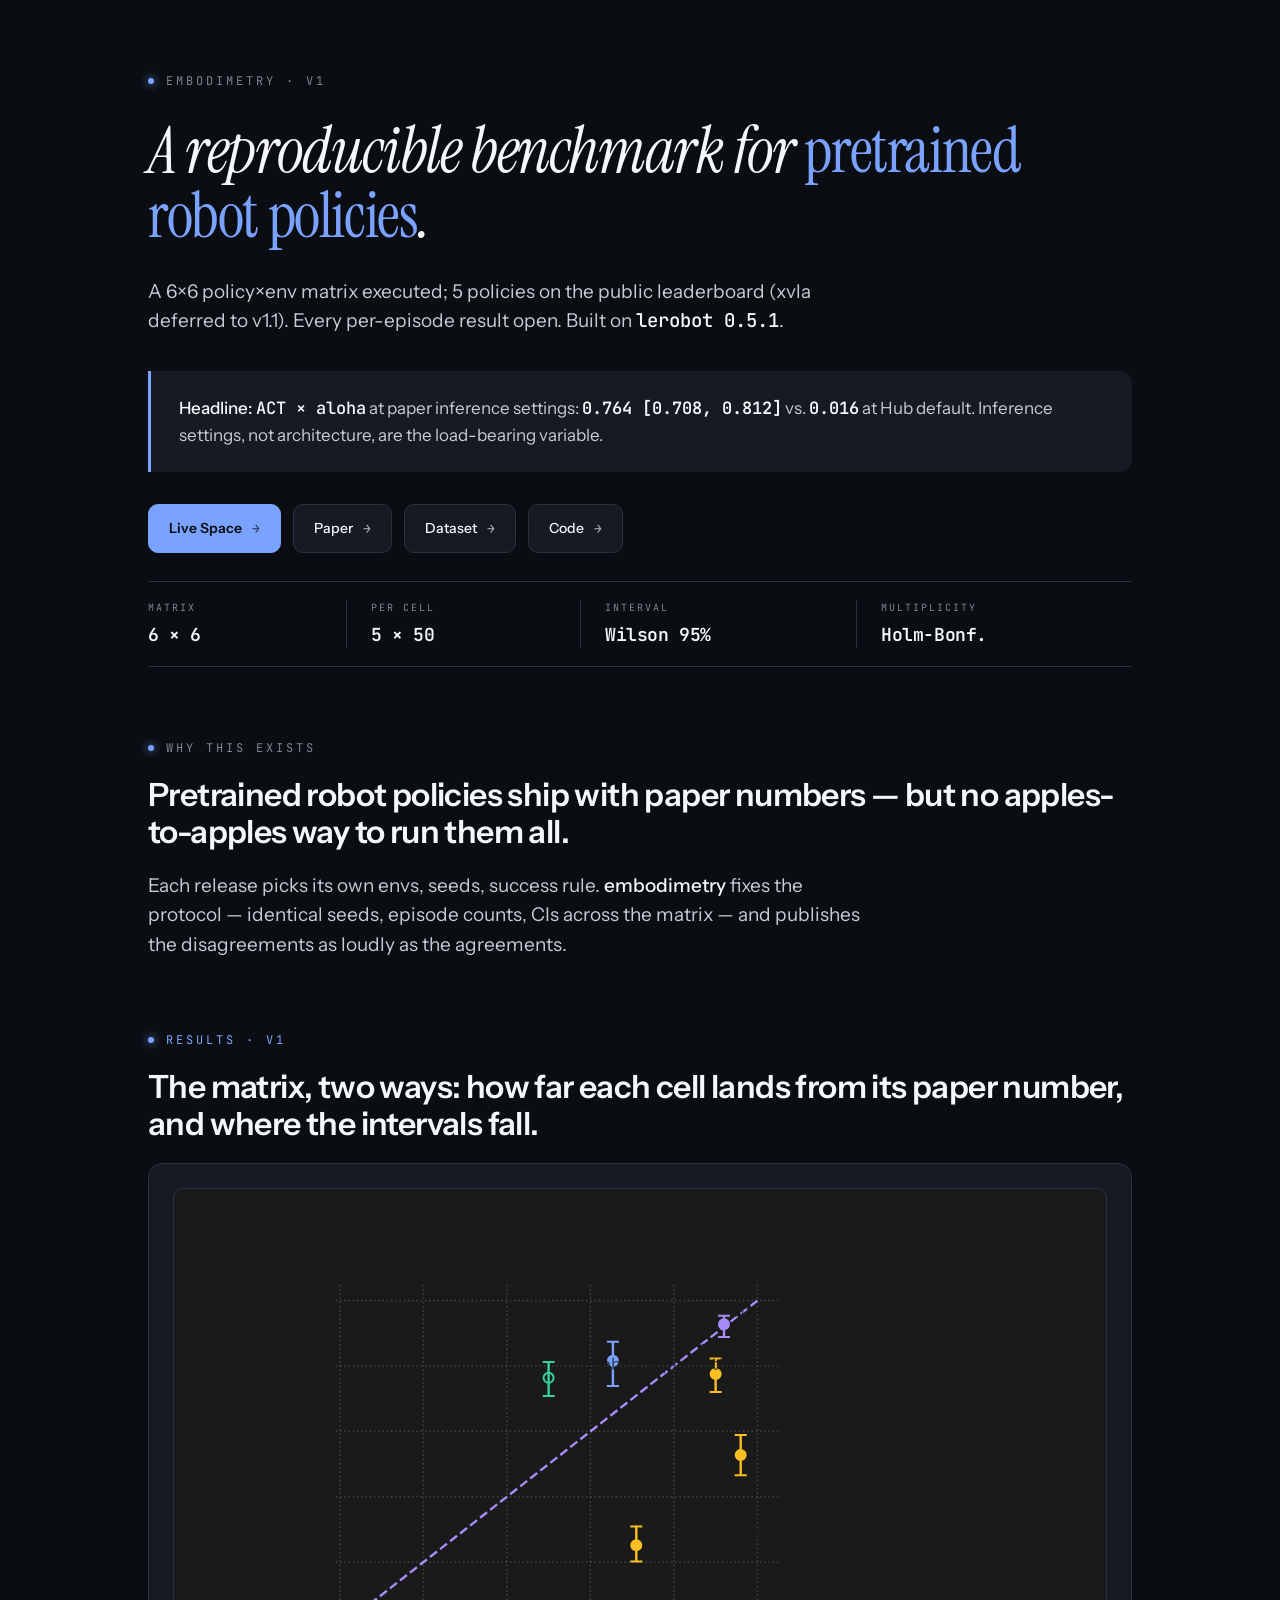
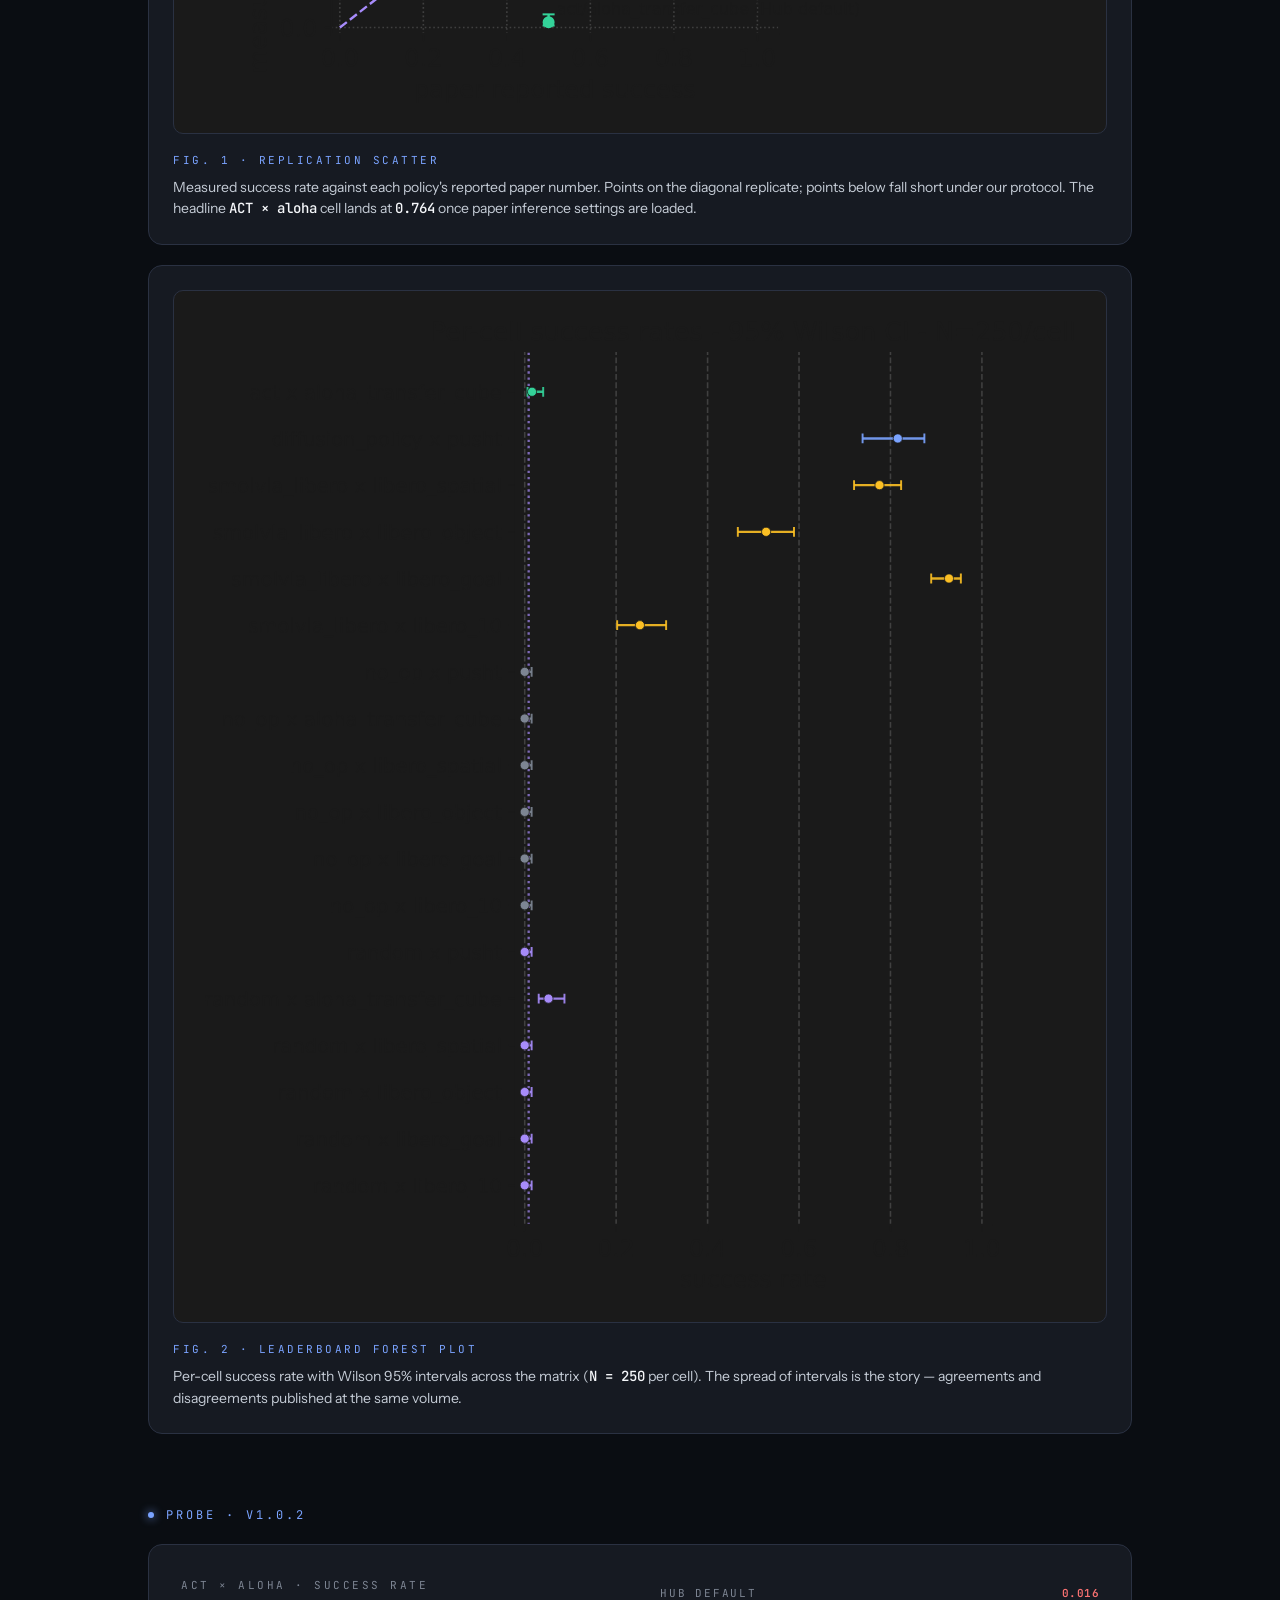
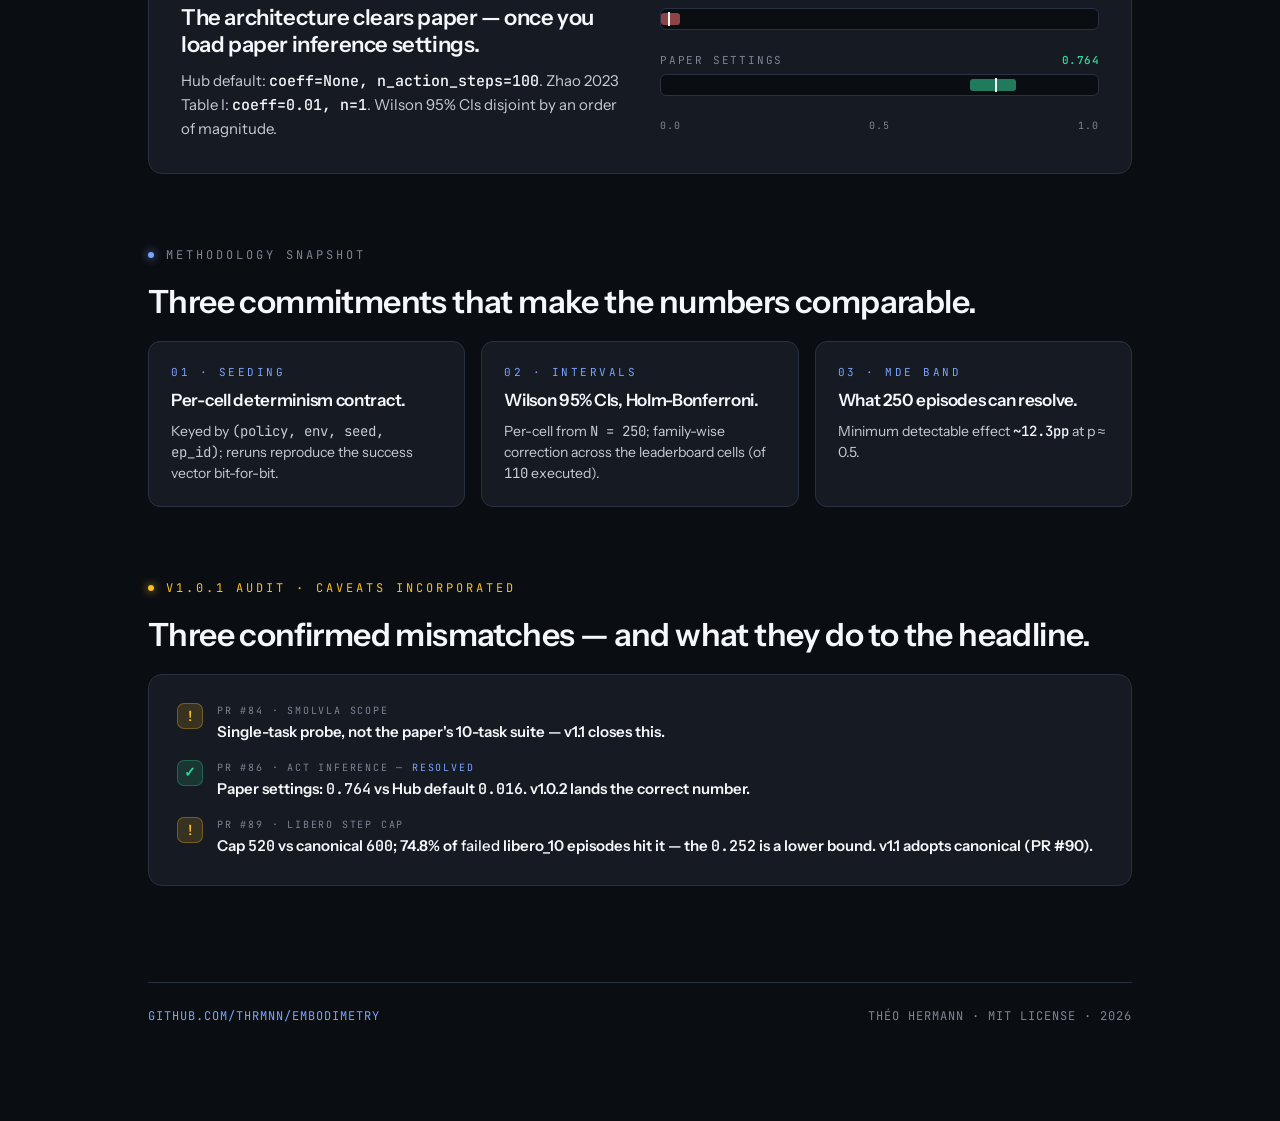
==== commit 1df01724: "refactor: rename project lerobot-bench → embodimetry Renames our package/project from lerobot-bench " ====
--- a/site/index.html
+++ b/site/index.html
@@ -3,7 +3,7 @@
 <head>
 <meta charset="utf-8">
 <meta name="viewport" content="width=device-width, initial-scale=1">
-<title>lerobot-bench — a reproducible benchmark for pretrained robot policies</title>
+<title>embodimetry — a reproducible benchmark for pretrained robot policies</title>
 <meta name="description" content="A 6×6 policy×env matrix executed; 5 policies on the public leaderboard (xvla deferred to v1.1). 5 seeds × 50 episodes each, Wilson 95% CIs, every per-episode result open.">
 <link rel="preconnect" href="https://fonts.googleapis.com">
 <link rel="preconnect" href="https://fonts.gstatic.com" crossorigin>
@@ -14,7 +14,7 @@
 
   <!-- ============================ HERO ============================ -->
   <header class="hero">
-    <span class="eyebrow"><span class="dot"></span>lerobot-bench · v1</span>
+    <span class="eyebrow"><span class="dot"></span>embodimetry · v1</span>
     <h1 class="h-1">A reproducible benchmark for <span class="em">pretrained robot policies</span>.</h1>
     <p class="tagline">A 6×6 policy×env matrix executed; 5 policies on the public leaderboard (xvla deferred to v1.1). Every per-episode result open. Built on <span class="mono ink">lerobot 0.5.1</span>.</p>
 
@@ -27,10 +27,10 @@
     </blockquote>
 
     <div class="artifacts">
-      <a class="btn primary" href="https://huggingface.co/spaces/thrmnn/lerobot-bench" rel="noopener">Live Space <span class="arrow">→</span></a>
+      <a class="btn primary" href="https://huggingface.co/spaces/thrmnn/embodimetry" rel="noopener">Live Space <span class="arrow">→</span></a>
       <a class="btn" href="../paper/main.tex" rel="noopener">Paper <span class="arrow">→</span></a>
-      <a class="btn" href="https://huggingface.co/datasets/thrmnn/lerobot-bench-v1" rel="noopener">Dataset <span class="arrow">→</span></a>
-      <a class="btn" href="https://github.com/thrmnn/lerobot-bench" rel="noopener">Code <span class="arrow">→</span></a>
+      <a class="btn" href="https://huggingface.co/datasets/thrmnn/embodimetry-v1" rel="noopener">Dataset <span class="arrow">→</span></a>
+      <a class="btn" href="https://github.com/thrmnn/embodimetry" rel="noopener">Code <span class="arrow">→</span></a>
     </div>
 
     <div class="badges">
@@ -45,7 +45,7 @@
   <section class="block">
     <span class="eyebrow"><span class="dot"></span>why this exists</span>
     <h2 class="h-2">Pretrained robot policies ship with paper numbers — but no apples-to-apples way to run them all.</h2>
-    <p class="body-lg">Each release picks its own envs, seeds, success rule. <em>lerobot-bench</em> fixes the protocol — identical seeds, episode counts, CIs across the matrix — and publishes the disagreements as loudly as the agreements.</p>
+    <p class="body-lg">Each release picks its own envs, seeds, success rule. <em>embodimetry</em> fixes the protocol — identical seeds, episode counts, CIs across the matrix — and publishes the disagreements as loudly as the agreements.</p>
   </section>
 
   <!-- ============================ RESULTS FIGURES ============================ -->
@@ -157,7 +157,7 @@
 
   <!-- ============================ FOOTER ============================ -->
   <footer>
-    <span><a href="https://github.com/thrmnn/lerobot-bench">github.com/thrmnn/lerobot-bench</a></span>
+    <span><a href="https://github.com/thrmnn/embodimetry">github.com/thrmnn/embodimetry</a></span>
     <span>Théo Hermann · MIT License · 2026</span>
   </footer>
 
--- a/site/style.css
+++ b/site/style.css
@@ -1,4 +1,4 @@
-/* lerobot-bench landing site — palette + typography mirror paper/deck/index.html */
+/* embodimetry landing site — palette + typography mirror paper/deck/index.html */
 
 :root {
   --bg-dark: #0a0d12;
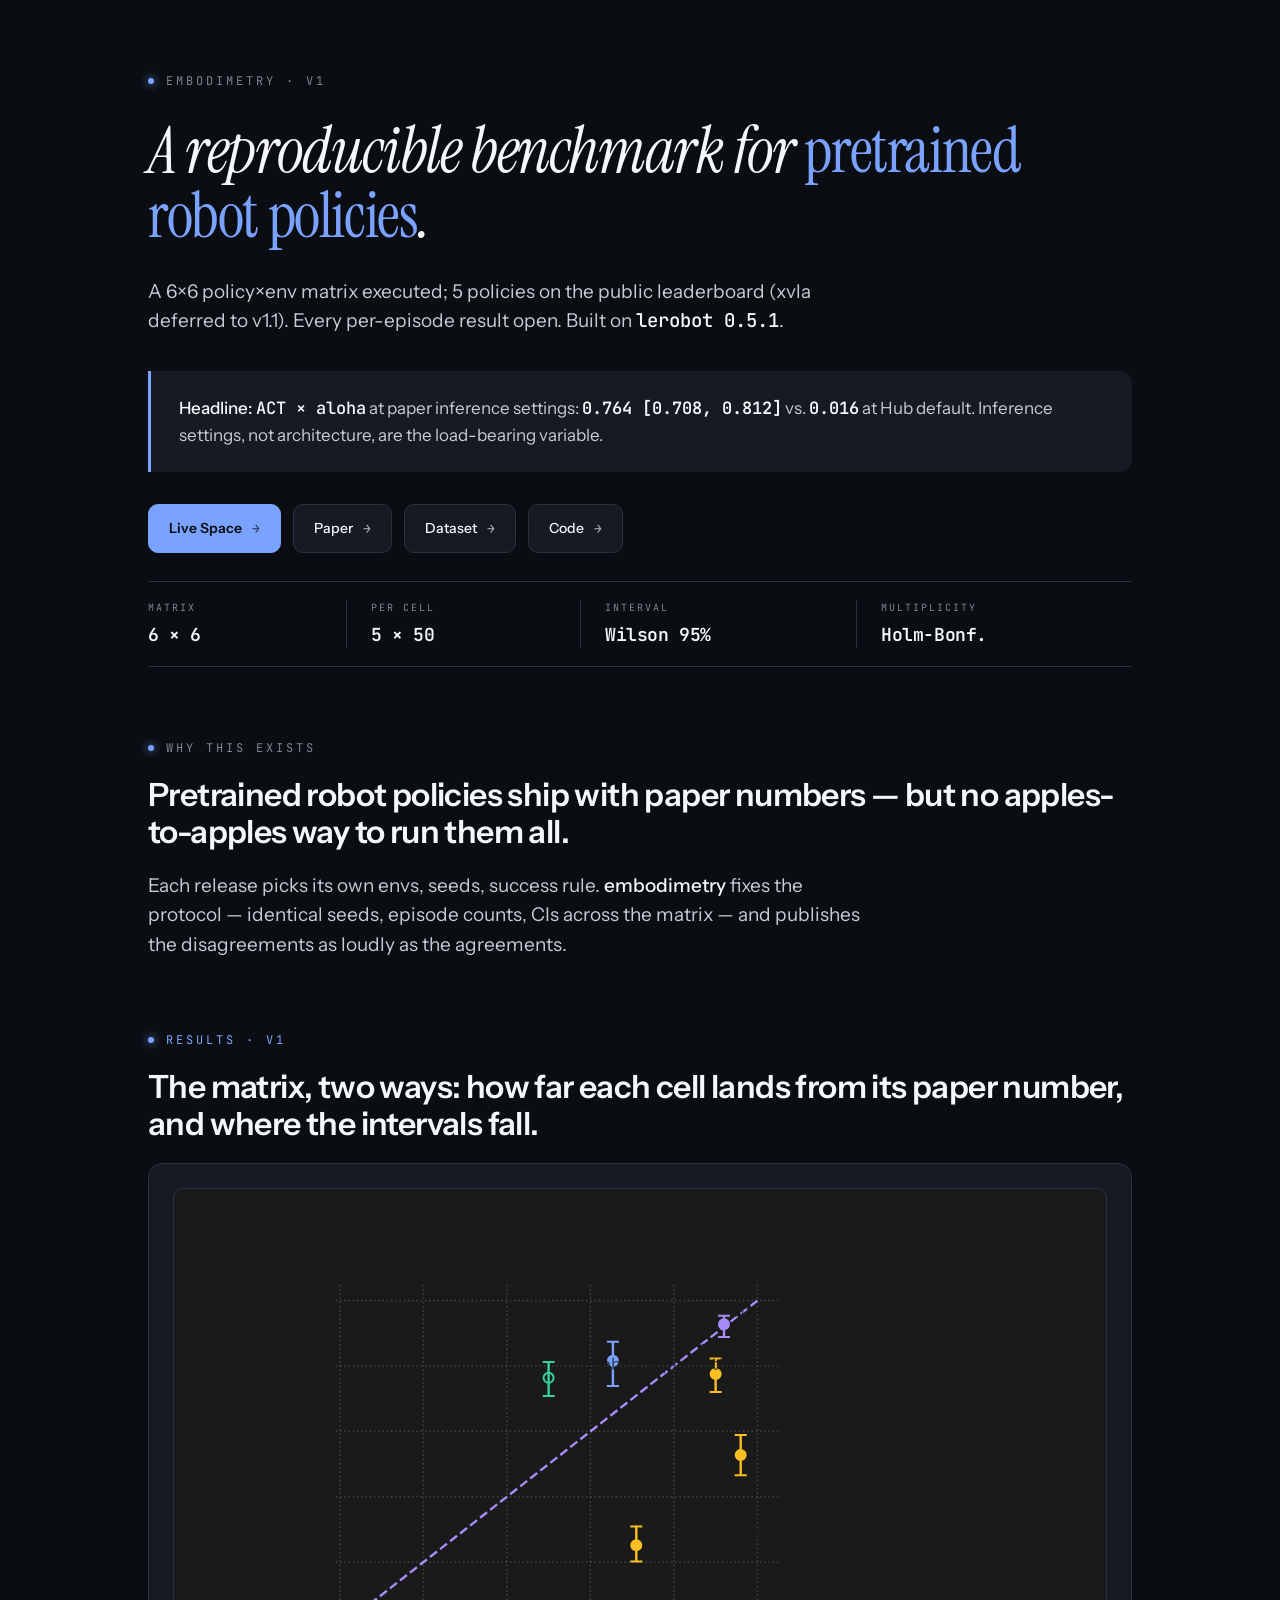
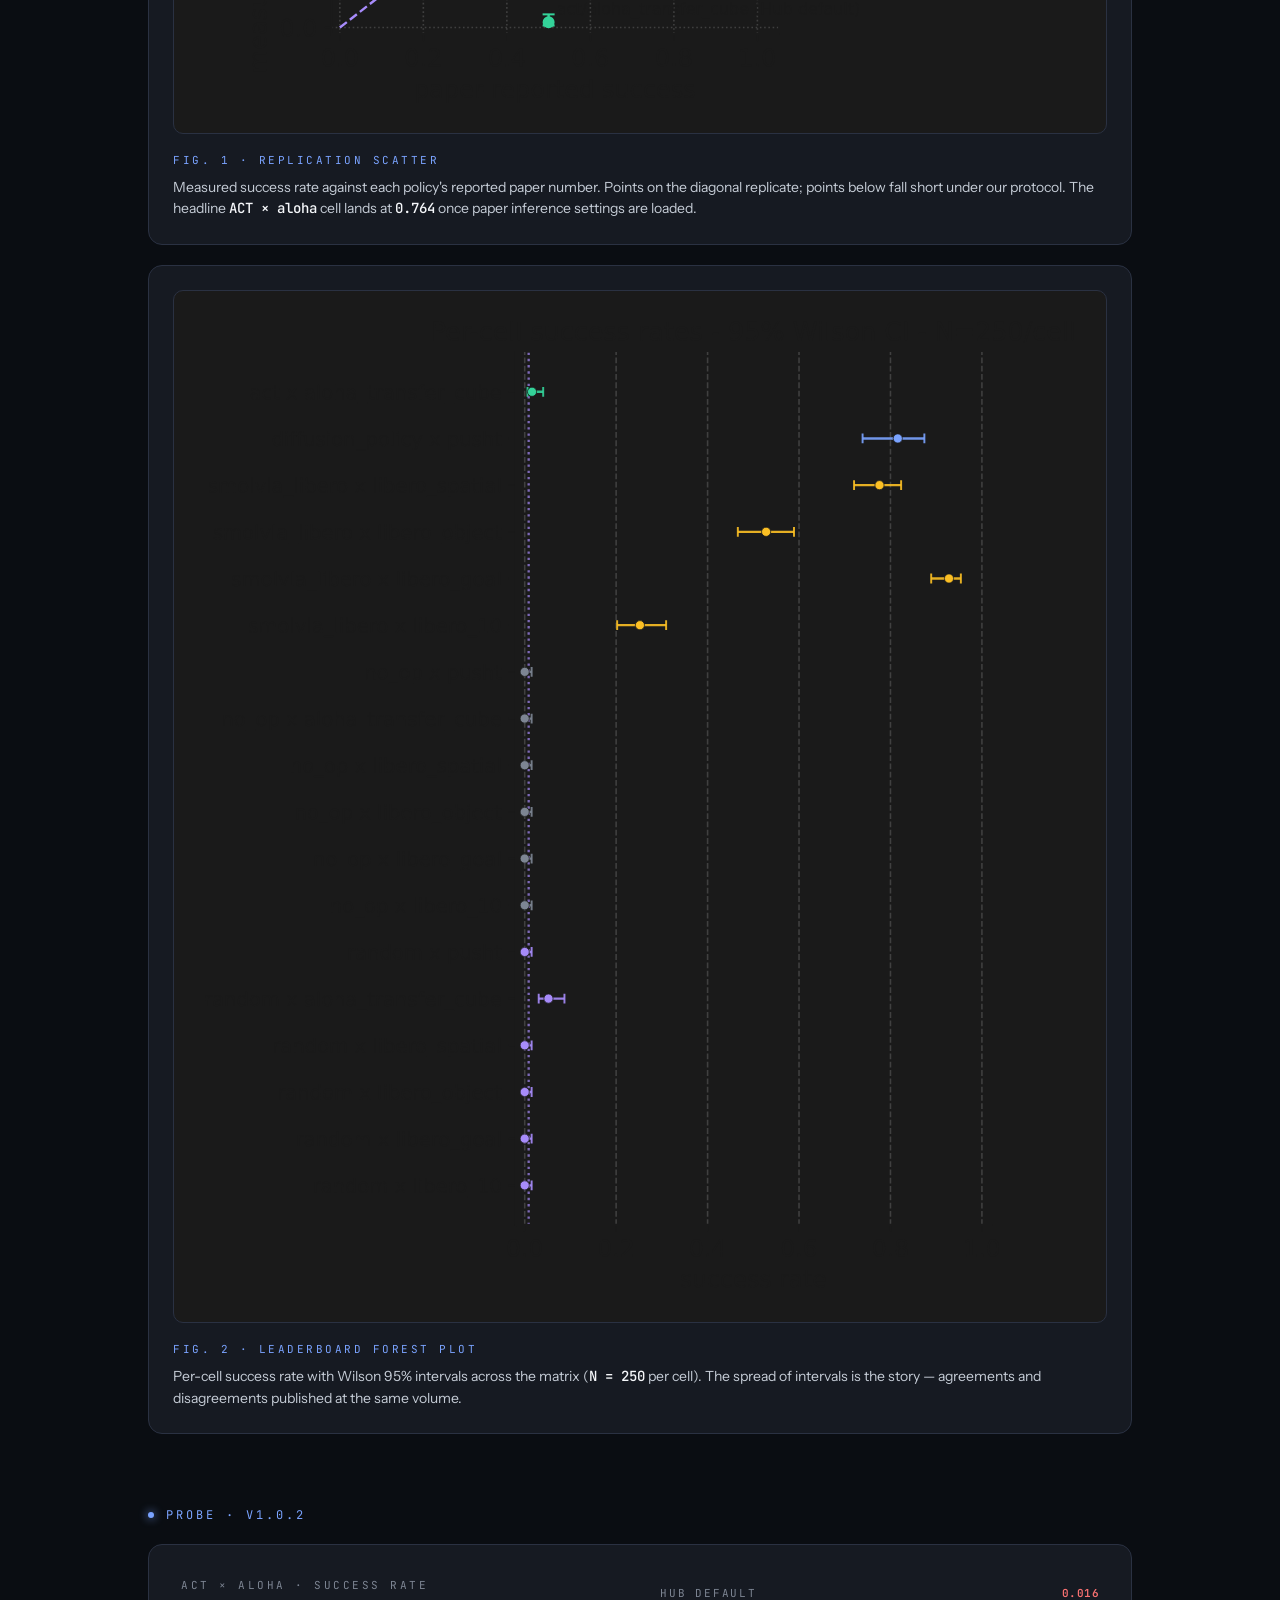
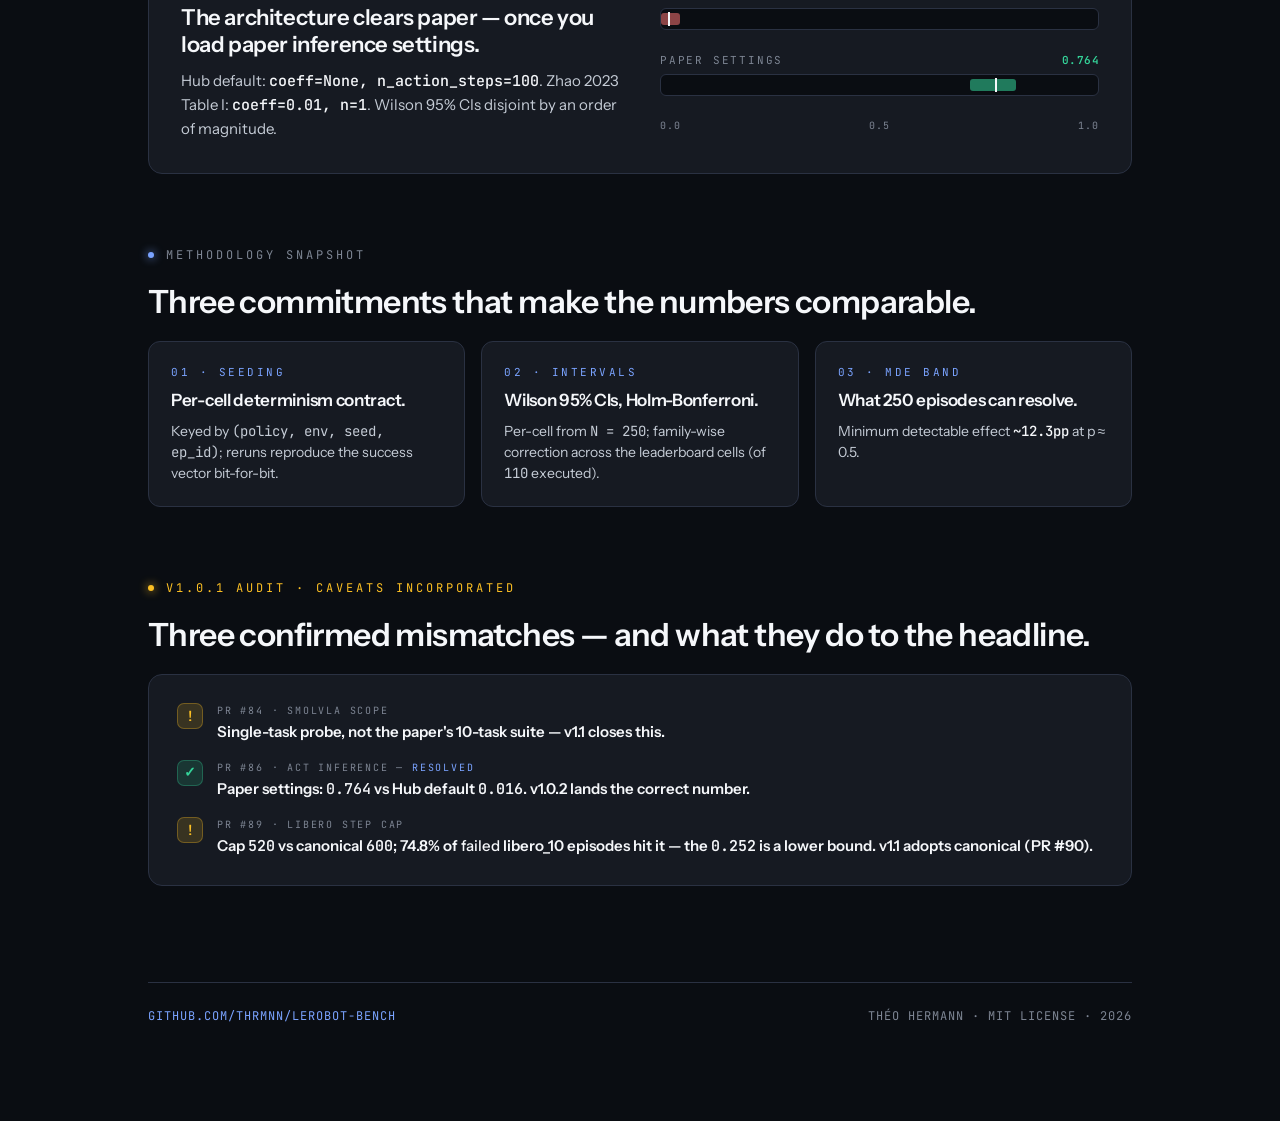
==== commit e3dd27f9: "refactor: rename project lerobot-bench → embodimetry (#158) * refactor: rename project lerobot-bench" ====
--- a/site/index.html
+++ b/site/index.html
@@ -30,7 +30,7 @@
       <a class="btn primary" href="https://huggingface.co/spaces/thrmnn/embodimetry" rel="noopener">Live Space <span class="arrow">→</span></a>
       <a class="btn" href="../paper/main.tex" rel="noopener">Paper <span class="arrow">→</span></a>
       <a class="btn" href="https://huggingface.co/datasets/thrmnn/embodimetry-v1" rel="noopener">Dataset <span class="arrow">→</span></a>
-      <a class="btn" href="https://github.com/thrmnn/embodimetry" rel="noopener">Code <span class="arrow">→</span></a>
+      <a class="btn" href="https://github.com/thrmnn/lerobot-bench" rel="noopener">Code <span class="arrow">→</span></a>
     </div>
 
     <div class="badges">
@@ -157,7 +157,7 @@
 
   <!-- ============================ FOOTER ============================ -->
   <footer>
-    <span><a href="https://github.com/thrmnn/embodimetry">github.com/thrmnn/embodimetry</a></span>
+    <span><a href="https://github.com/thrmnn/lerobot-bench">github.com/thrmnn/lerobot-bench</a></span>
     <span>Théo Hermann · MIT License · 2026</span>
   </footer>
 
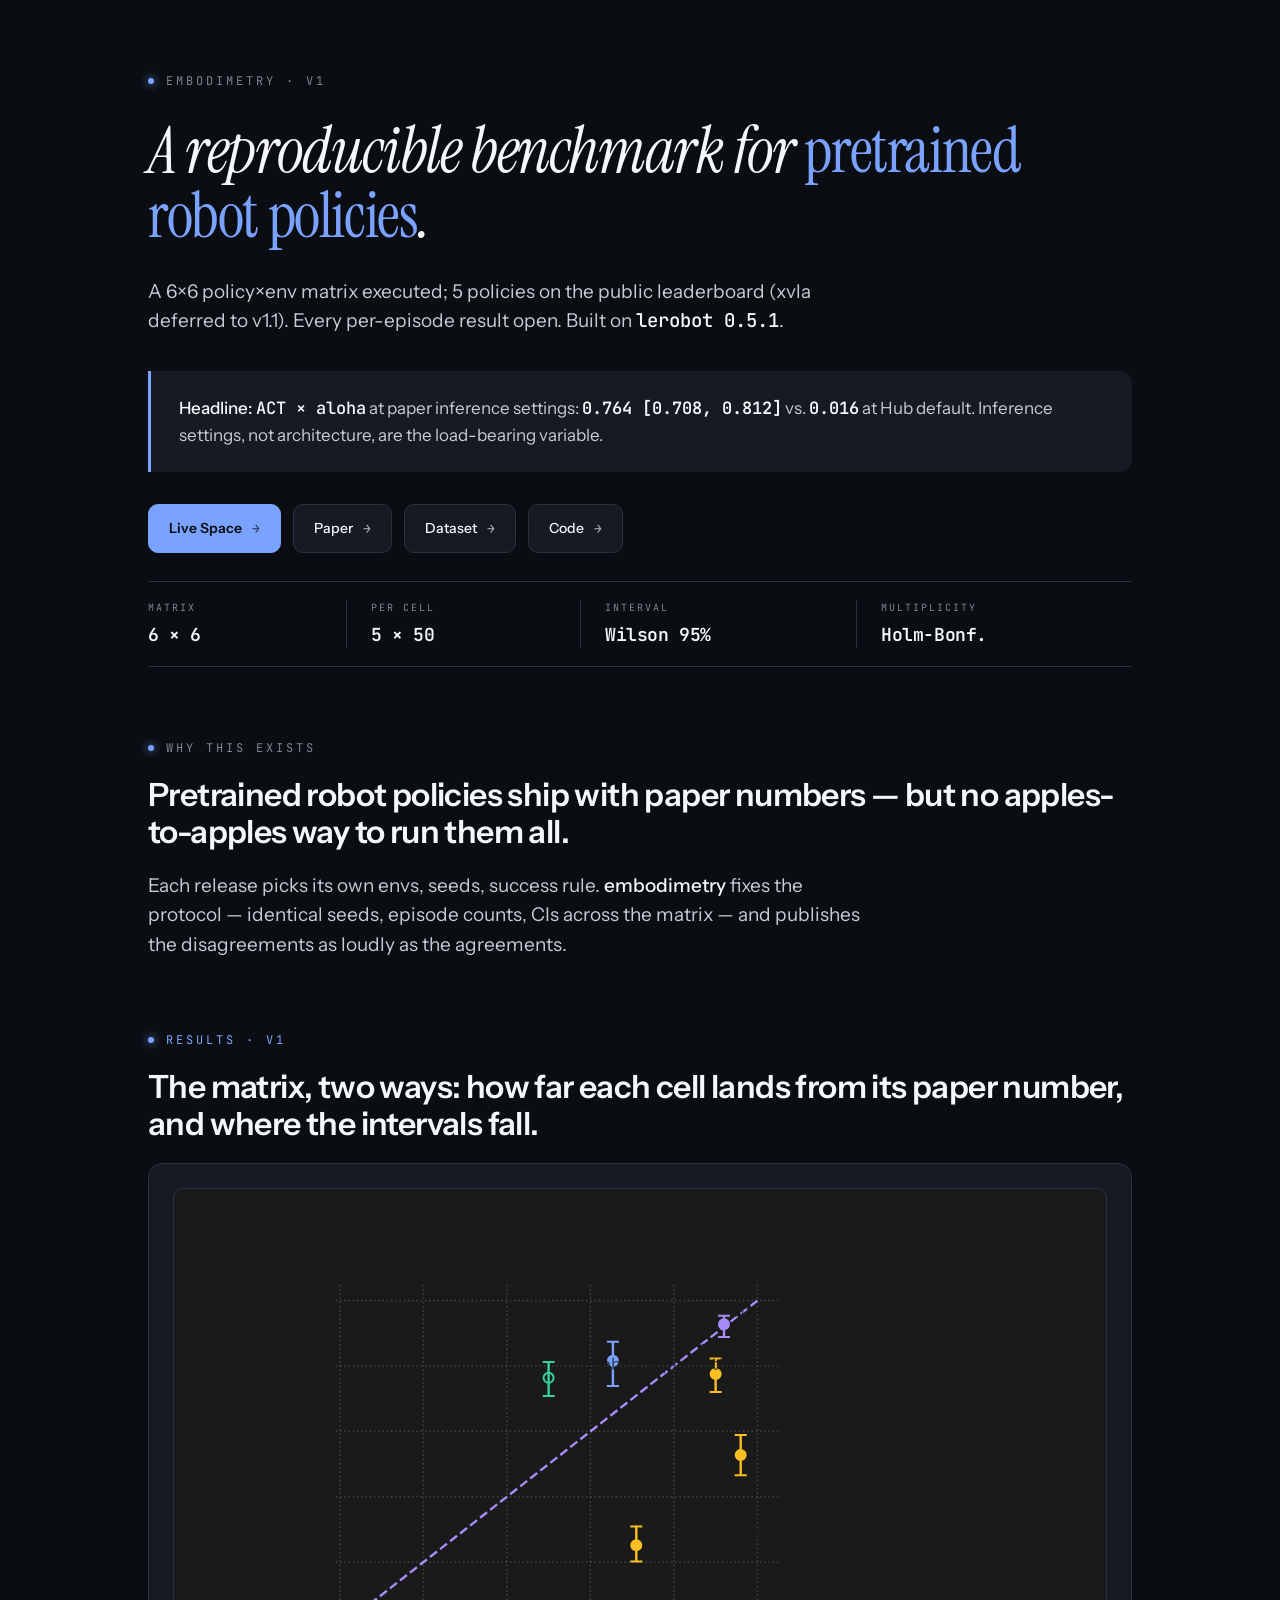
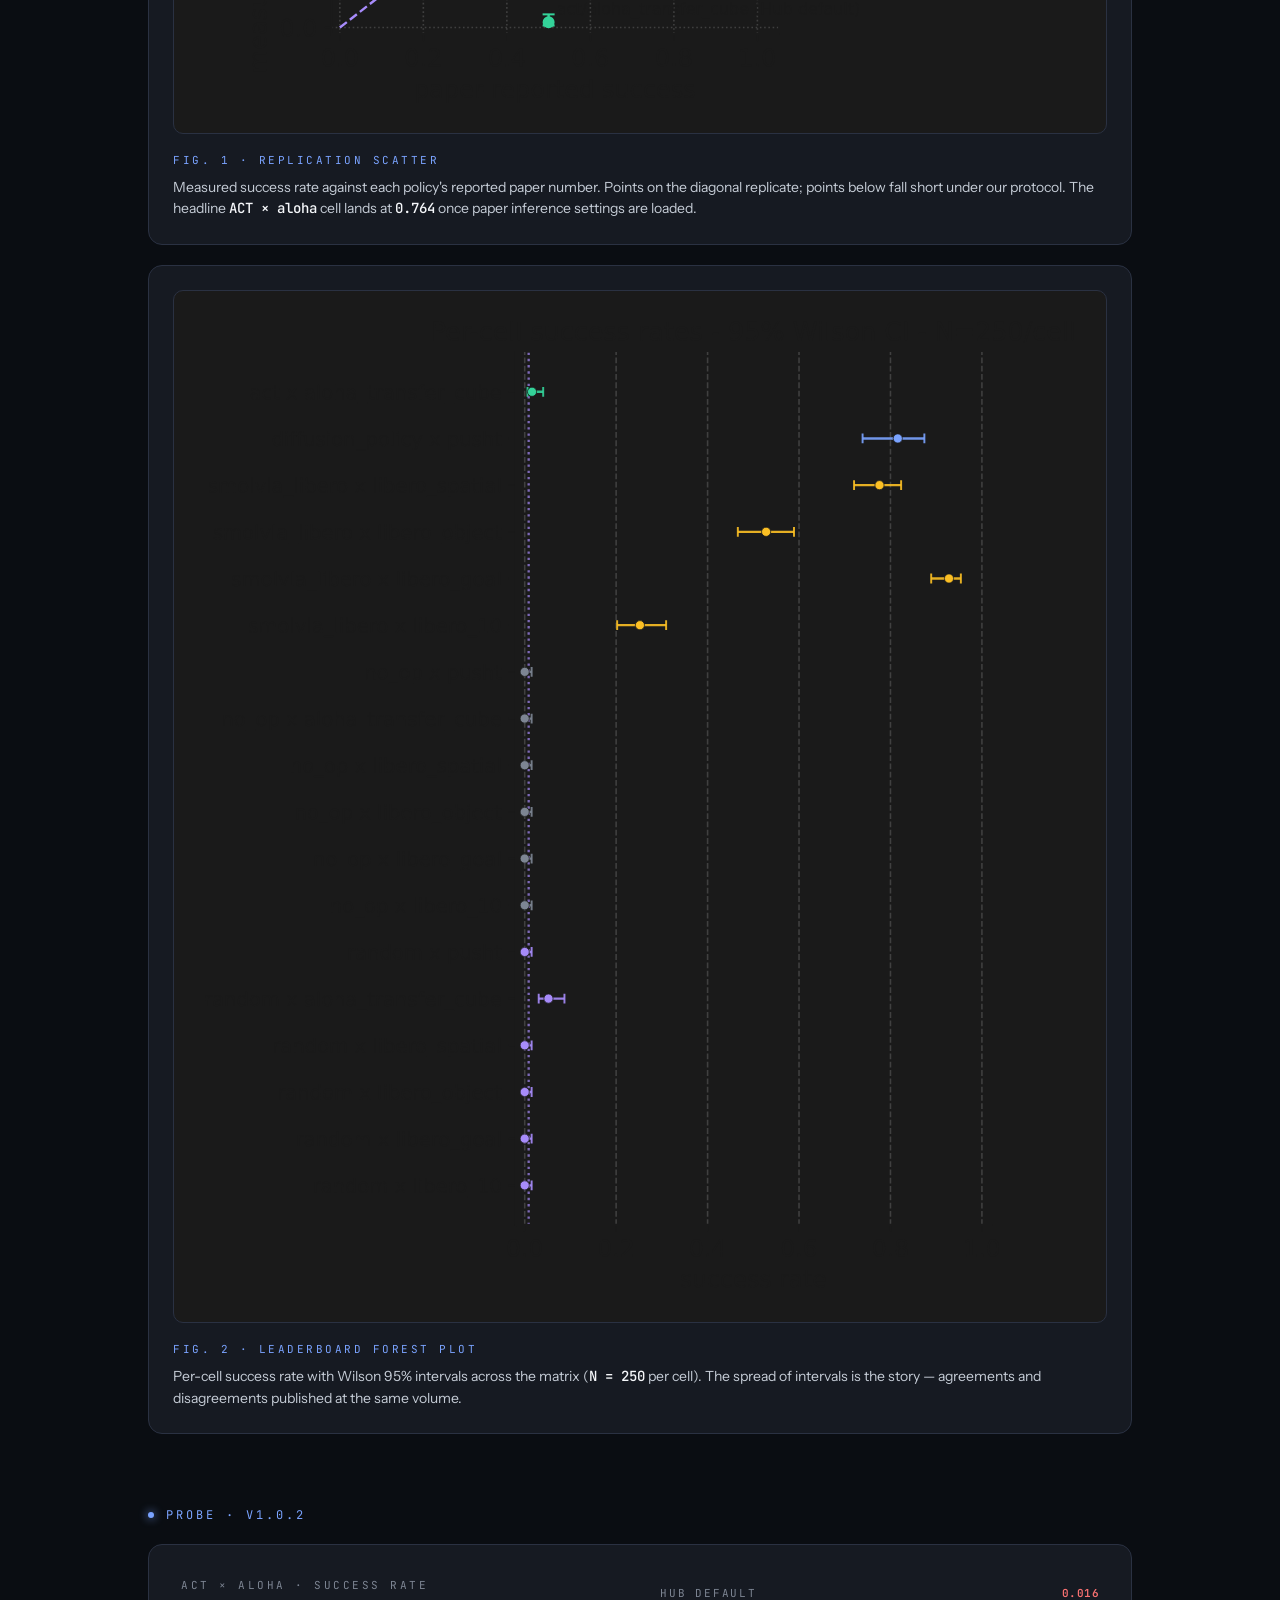
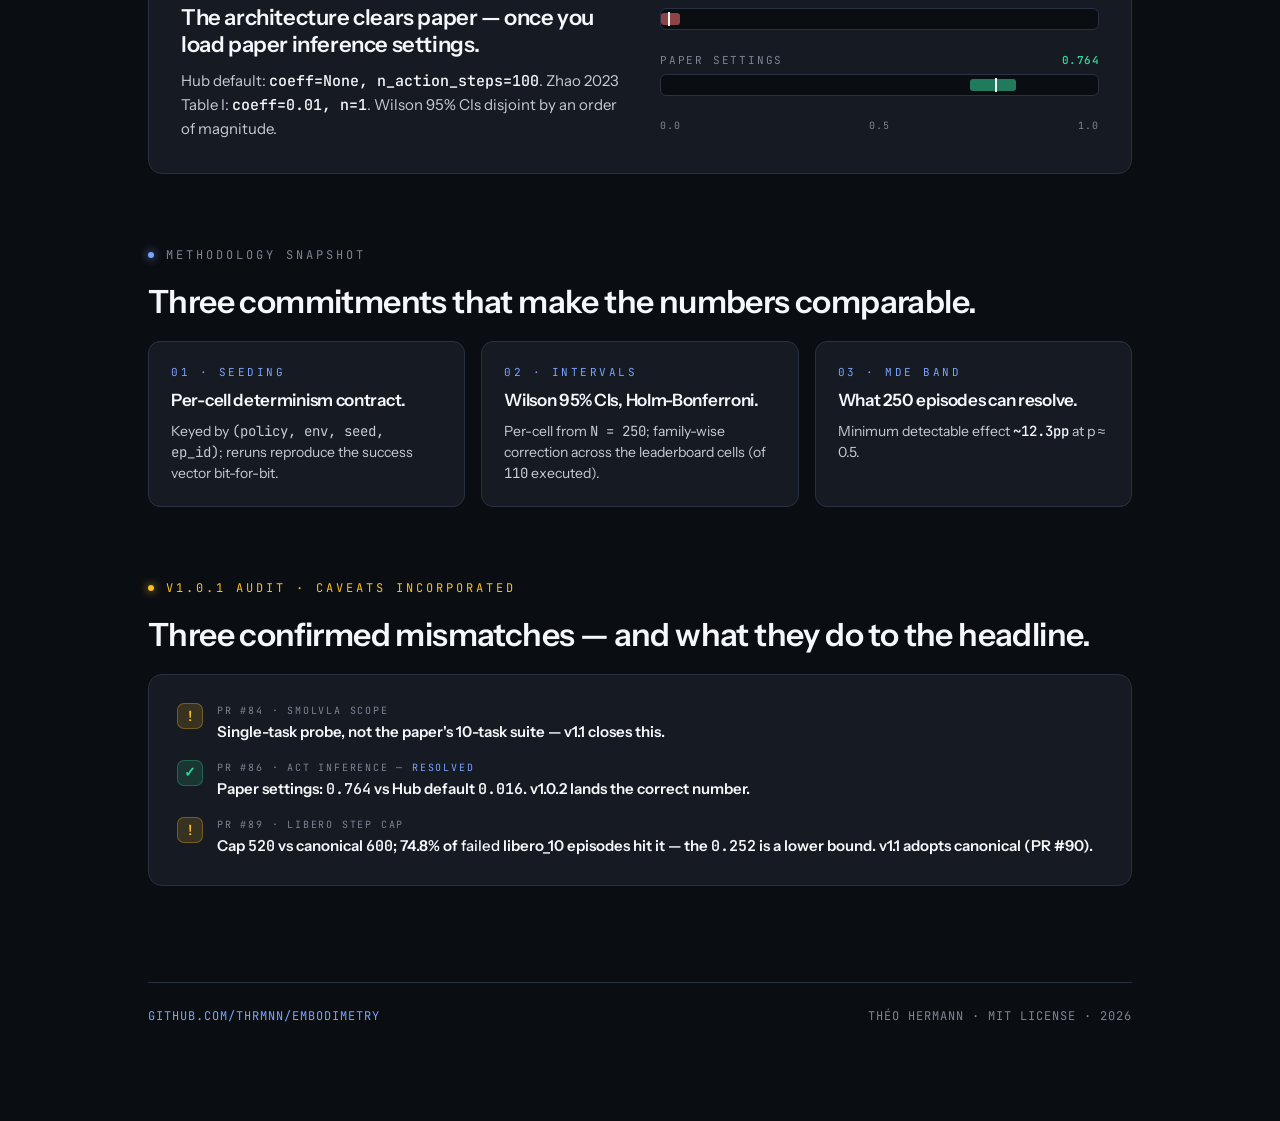
==== commit f9575eac: "chore(rename): canonicalize to embodimetry post-repo-rename The GitHub repo is now thrmnn/embodimetr" ====
--- a/site/index.html
+++ b/site/index.html
@@ -30,7 +30,7 @@
       <a class="btn primary" href="https://huggingface.co/spaces/thrmnn/embodimetry" rel="noopener">Live Space <span class="arrow">→</span></a>
       <a class="btn" href="../paper/main.tex" rel="noopener">Paper <span class="arrow">→</span></a>
       <a class="btn" href="https://huggingface.co/datasets/thrmnn/embodimetry-v1" rel="noopener">Dataset <span class="arrow">→</span></a>
-      <a class="btn" href="https://github.com/thrmnn/lerobot-bench" rel="noopener">Code <span class="arrow">→</span></a>
+      <a class="btn" href="https://github.com/thrmnn/embodimetry" rel="noopener">Code <span class="arrow">→</span></a>
     </div>
 
     <div class="badges">
@@ -157,7 +157,7 @@
 
   <!-- ============================ FOOTER ============================ -->
   <footer>
-    <span><a href="https://github.com/thrmnn/lerobot-bench">github.com/thrmnn/lerobot-bench</a></span>
+    <span><a href="https://github.com/thrmnn/embodimetry">github.com/thrmnn/embodimetry</a></span>
     <span>Théo Hermann · MIT License · 2026</span>
   </footer>
 
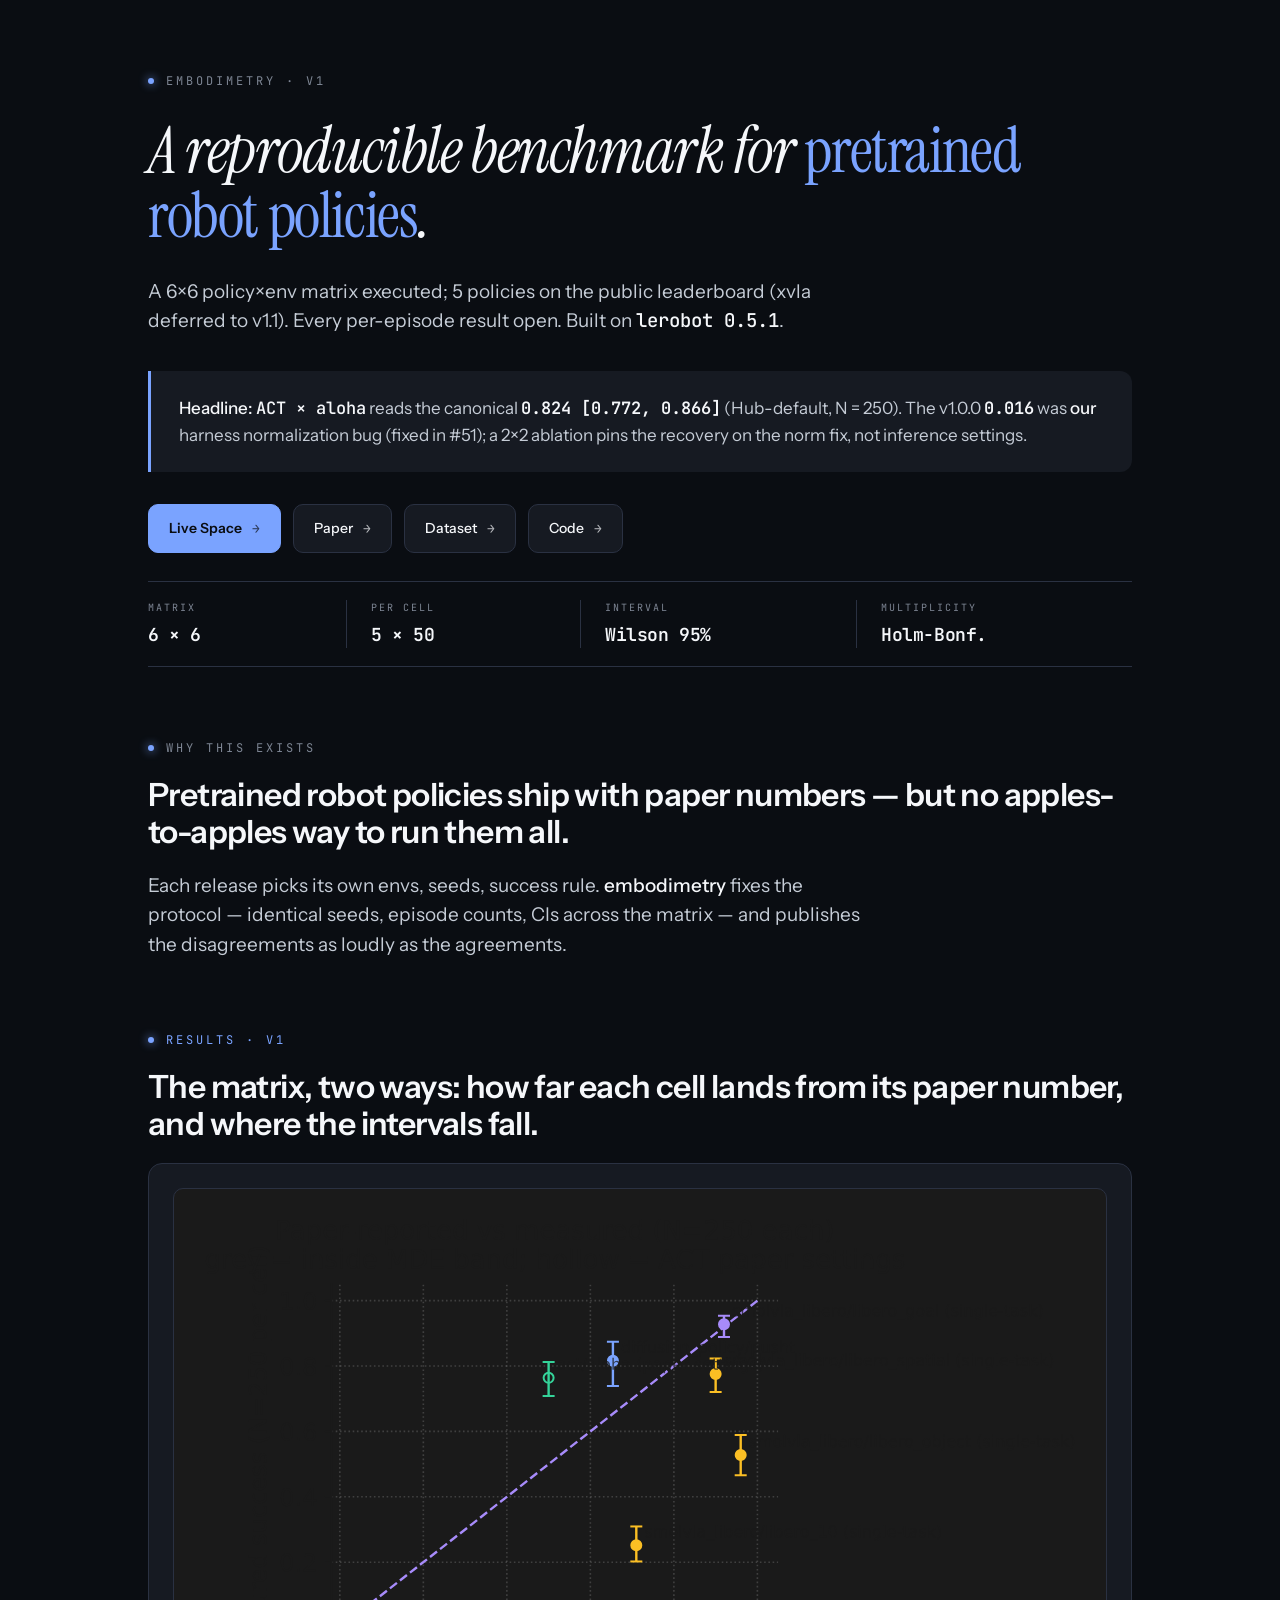
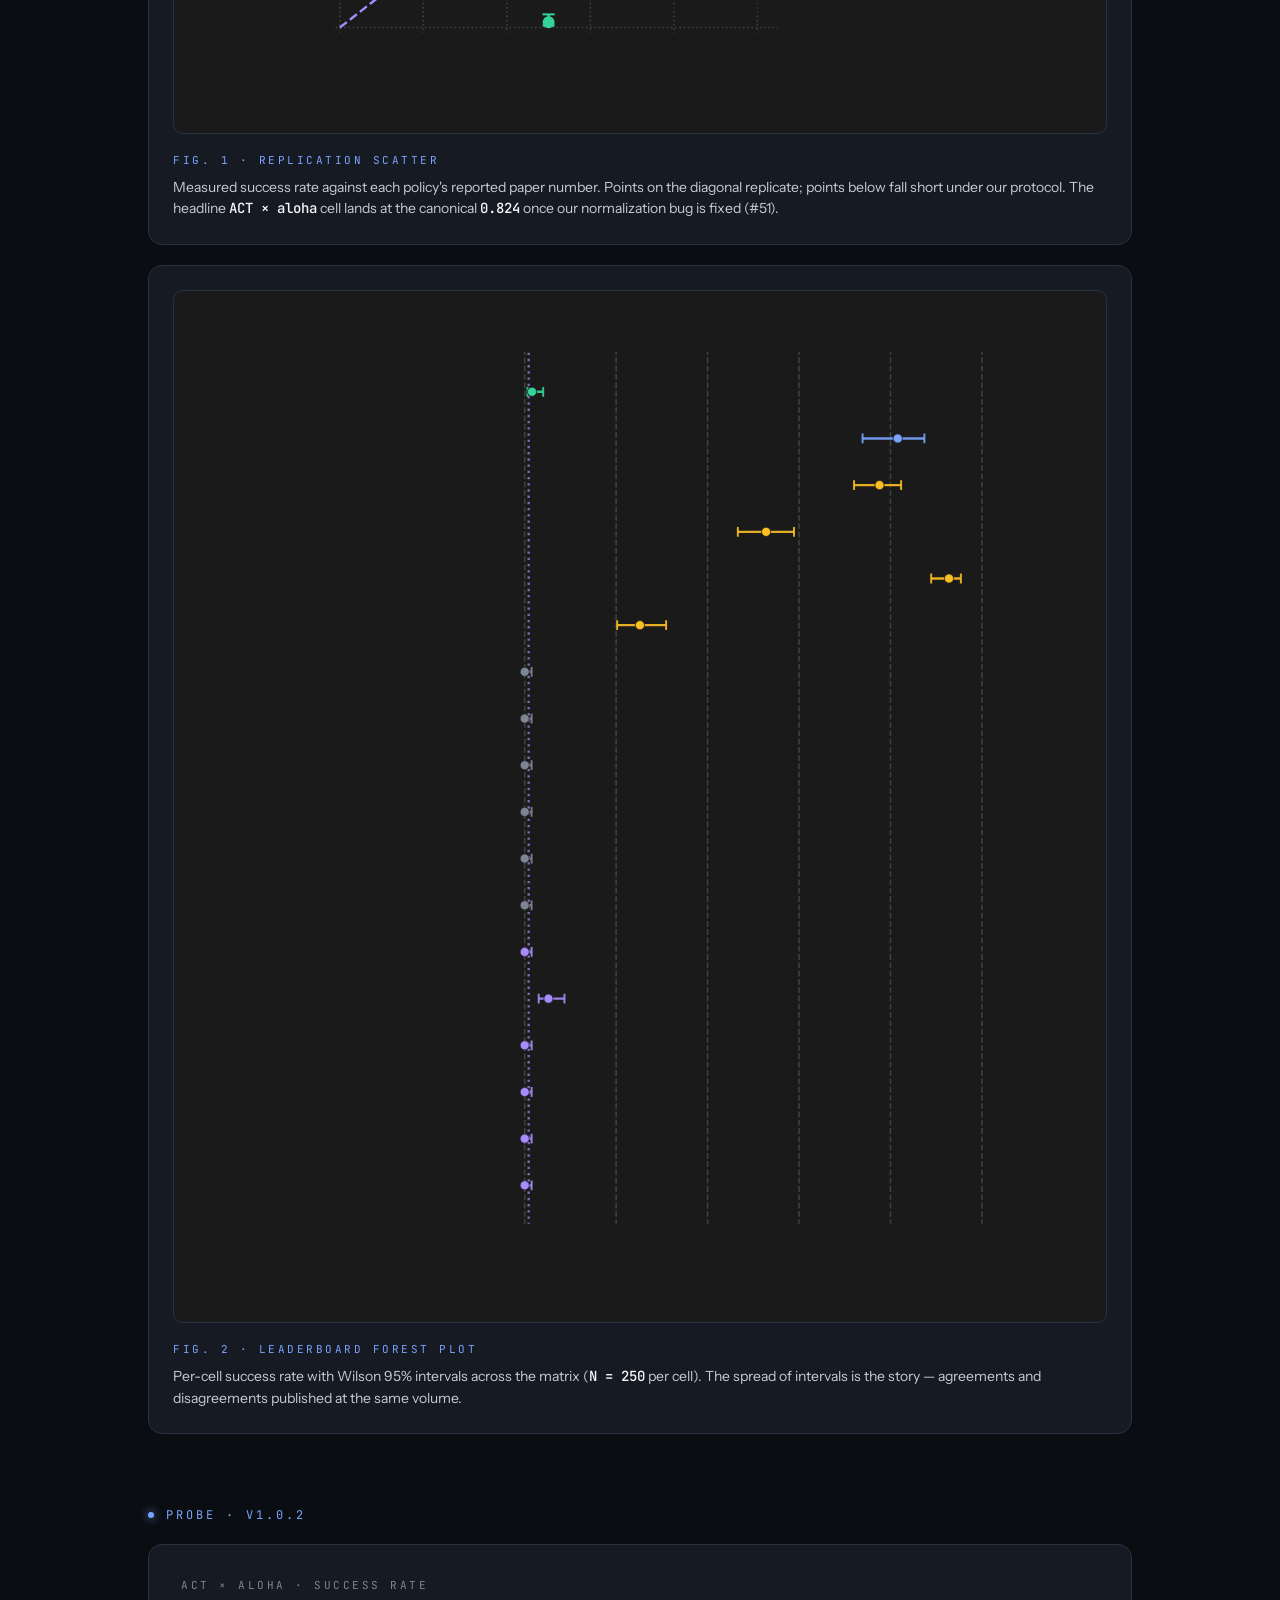
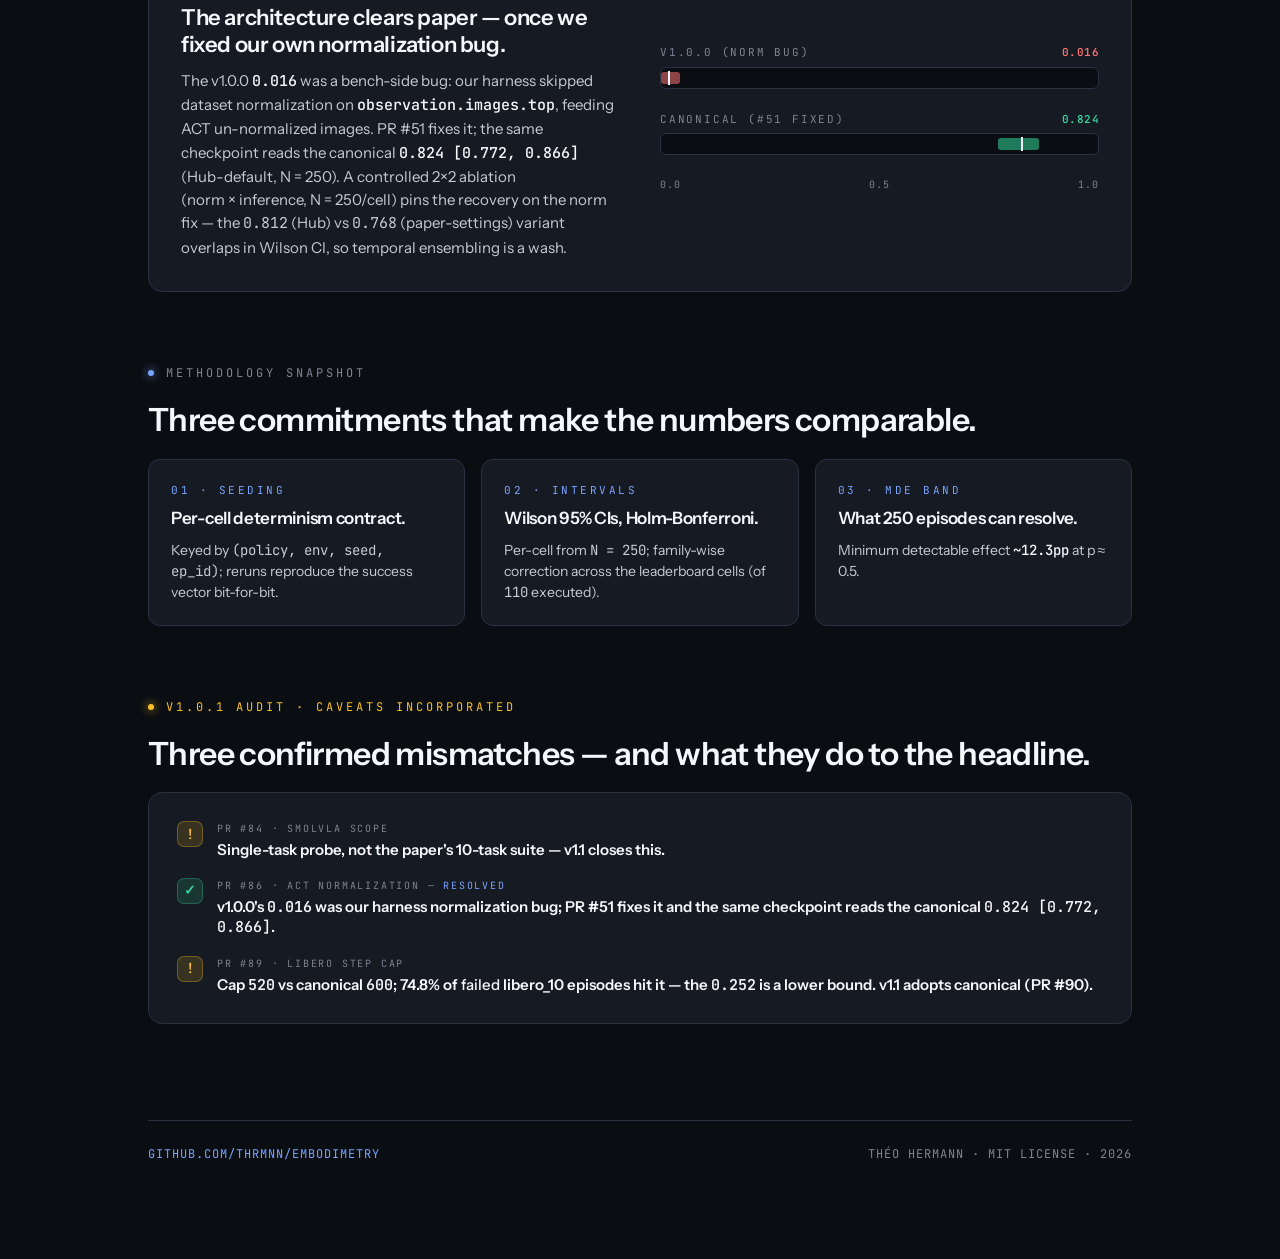
==== commit 55fe7001: "fix(v1): reconcile site ACT×aloha to 0.824 + cross-artifact value-consistency guard The site headlin" ====
--- a/site/index.html
+++ b/site/index.html
@@ -20,10 +20,11 @@
 
     <blockquote class="headline-quote">
       <strong class="ink">Headline:</strong>
-      <span class="mono ink">ACT × aloha</span> at paper inference settings:
-      <span class="stat">0.764 [0.708, 0.812]</span> vs.
-      <span class="stat">0.016</span> at Hub default.
-      Inference settings, not architecture, are the load-bearing variable.
+      <span class="mono ink">ACT × aloha</span> reads the canonical
+      <span class="stat">0.824 [0.772, 0.866]</span> (Hub-default, N&nbsp;=&nbsp;250).
+      The v1.0.0 <span class="stat">0.016</span> was <em>our</em> harness
+      normalization bug (fixed in #51); a 2×2 ablation pins the recovery on the
+      norm fix, not inference settings.
     </blockquote>
 
     <div class="artifacts">
@@ -55,11 +56,11 @@
 
     <figure class="figure-card">
       <div class="figure-frame">
-        <img src="assets/replication_scatter.svg" alt="Replication scatter: measured success rate vs. each policy's reported paper number for the 5 leaderboard policies (xvla deferred). The ACT × aloha point at paper inference settings sits at 0.764, on the replication diagonal; the Hub-default point sits near zero." loading="lazy">
+        <img src="assets/replication_scatter.svg" alt="Replication scatter: measured success rate vs. each policy's reported paper number for the 5 leaderboard policies (xvla deferred). The ACT × aloha point sits at the canonical 0.824 on the replication diagonal; the un-normalized v1.0.0 point sat near zero before the norm fix." loading="lazy">
       </div>
       <figcaption>
         <span class="cap-lab">Fig. 1 · Replication scatter</span>
-        Measured success rate against each policy's reported paper number. Points on the diagonal replicate; points below fall short under our protocol. The headline <span class="mono ink">ACT × aloha</span> cell lands at <span class="mono ink">0.764</span> once paper inference settings are loaded.
+        Measured success rate against each policy's reported paper number. Points on the diagonal replicate; points below fall short under our protocol. The headline <span class="mono ink">ACT × aloha</span> cell lands at the canonical <span class="mono ink">0.824</span> once our normalization bug is fixed (#51).
       </figcaption>
     </figure>
 
@@ -80,22 +81,22 @@
     <article class="finding-card">
       <div>
         <div class="label">ACT × aloha · success rate</div>
-        <h3>The architecture clears paper — once you load paper inference settings.</h3>
-        <p>Hub default: <span class="mono ink">coeff=None, n_action_steps=100</span>. Zhao 2023 Table&nbsp;I: <span class="mono ink">coeff=0.01, n=1</span>. Wilson 95% CIs disjoint by an order of magnitude.</p>
+        <h3>The architecture clears paper — once we fixed our own normalization bug.</h3>
+        <p>The v1.0.0 <span class="mono ink">0.016</span> was a bench-side bug: our harness skipped dataset normalization on <span class="mono ink">observation.images.top</span>, feeding ACT un-normalized images. PR&nbsp;#51 fixes it; the same checkpoint reads the canonical <span class="mono ink">0.824 [0.772, 0.866]</span> (Hub-default, N&nbsp;=&nbsp;250). A controlled 2×2 ablation (norm&nbsp;×&nbsp;inference, N&nbsp;=&nbsp;250/cell) pins the recovery on the norm fix — the <span class="mono">0.812</span>&nbsp;(Hub) vs <span class="mono">0.768</span>&nbsp;(paper-settings) variant overlaps in Wilson CI, so temporal ensembling is a wash.</p>
       </div>
-      <div class="ci-chart" aria-label="Confidence interval comparison: Hub default vs paper inference settings">
+      <div class="ci-chart" aria-label="Confidence interval comparison: buggy normalization vs canonical fixed normalization">
         <div class="ci-row fail">
-          <div class="lab"><span>Hub default</span><span class="val">0.016</span></div>
+          <div class="lab"><span>v1.0.0 (norm bug)</span><span class="val">0.016</span></div>
           <div class="ci-track">
             <div class="ci-bar fail" style="left: 0%; right: 95.6%;"></div>
             <div class="ci-point" style="left: 1.6%;"></div>
           </div>
         </div>
         <div class="ci-row ok">
-          <div class="lab"><span>Paper settings</span><span class="val">0.764</span></div>
+          <div class="lab"><span>Canonical (#51 fixed)</span><span class="val">0.824</span></div>
           <div class="ci-track">
-            <div class="ci-bar ok" style="left: 70.8%; right: 18.8%;"></div>
-            <div class="ci-point" style="left: 76.4%;"></div>
+            <div class="ci-bar ok" style="left: 77.2%; right: 13.4%;"></div>
+            <div class="ci-point" style="left: 82.4%;"></div>
           </div>
         </div>
         <div class="ci-scale"><span>0.0</span><span>0.5</span><span>1.0</span></div>
@@ -141,8 +142,8 @@
       <div class="caveat ok">
         <div class="glyph">✓</div>
         <div class="body-block">
-          <span class="lab">PR #86 · ACT inference — <span class="accent">RESOLVED</span></span>
-          <h5>Paper settings: <span class="mono ink">0.764</span> vs Hub default <span class="mono">0.016</span>. v1.0.2 lands the correct number.</h5>
+          <span class="lab">PR #86 · ACT normalization — <span class="accent">RESOLVED</span></span>
+          <h5>v1.0.0's <span class="mono">0.016</span> was our harness normalization bug; PR&nbsp;#51 fixes it and the same checkpoint reads the canonical <span class="mono ink">0.824 [0.772, 0.866]</span>.</h5>
         </div>
       </div>
       <div class="caveat warn">
